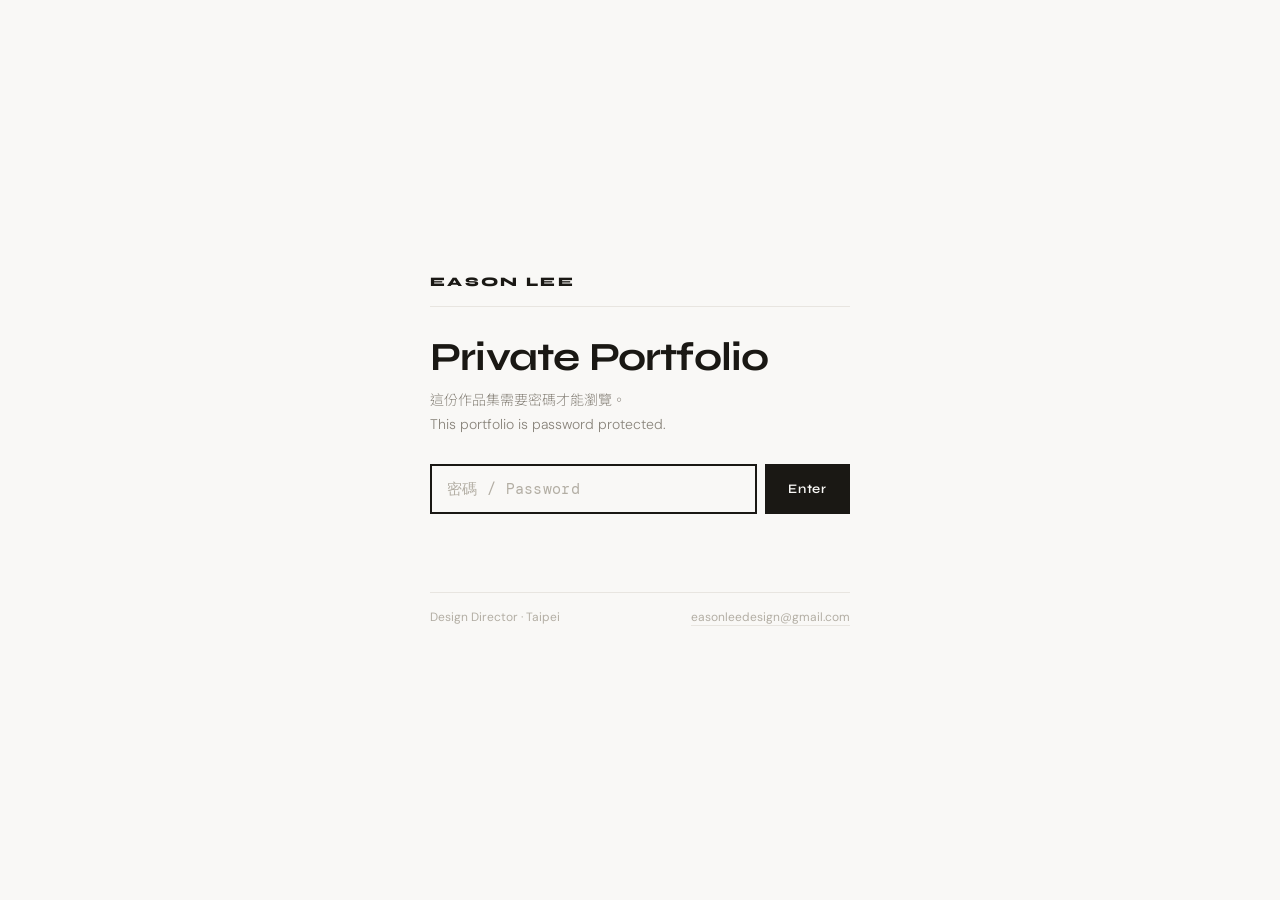
==== about.html @ f799cdbd "Add files via upload" ====
<!DOCTYPE html>
<html lang="zh-Hant" data-lang="zh">
<head>
<meta charset="utf-8">
<meta name="viewport" content="width=device-width,initial-scale=1">
<title>Eason Lee</title>
<meta name="robots" content="noindex,nofollow">
<meta name="theme-color" content="#f9f8f6">
<link rel="preconnect" href="https://fonts.googleapis.com">
<link rel="preconnect" href="https://fonts.gstatic.com" crossorigin>
<link href="https://fonts.googleapis.com/css2?family=Syne:wght@400;500;600;700;800&family=DM+Sans:opsz,wght@9..40,300;9..40,400;9..40,500&family=DM+Mono:wght@400&family=Noto+Sans+TC:wght@300;400;500;700&display=swap" rel="stylesheet">
<link rel="stylesheet" href="assets/css/main.css">
<link rel="icon" href="data:image/svg+xml,%3Csvg xmlns='http://www.w3.org/2000/svg' viewBox='0 0 32 32'%3E%3Crect width='32' height='32' fill='%231a1814'/%3E%3Ctext x='16' y='22' font-family='sans-serif' font-size='16' font-weight='700' fill='%23fff' text-anchor='middle'%3EE%3C/text%3E%3C/svg%3E">
<style>
html,body{background:#f9f8f6}
#pf-gate{position:fixed;inset:0;z-index:9999;display:flex;align-items:center;justify-content:center;
  padding:24px;background:#f9f8f6;color:#1a1814;opacity:0;transition:opacity .45s ease}
#pf-gate.on{opacity:1}
#pf-gate .box{width:100%;max-width:420px}
#pf-gate .mark{font-family:'Syne',sans-serif;font-weight:800;font-size:13px;letter-spacing:.18em;
  text-transform:uppercase;padding-bottom:16px;border-bottom:1px solid #e8e5e0}
#pf-gate h1{font-family:'Syne',sans-serif;font-weight:700;font-size:clamp(28px,5vw,40px);
  line-height:1.1;letter-spacing:-.02em;margin:28px 0 10px}
#pf-gate p{font-family:'DM Sans','Noto Sans TC',sans-serif;font-weight:300;font-size:14px;
  line-height:1.7;color:#8a857c;margin:0 0 28px}
#pf-form{display:flex;gap:8px;align-items:stretch}
#pf-pw{flex:1;min-width:0;font-family:'DM Mono','DM Sans',monospace;font-size:15px;letter-spacing:.06em;
  padding:14px 16px;color:#1a1814;background:transparent;border:1px solid #c8c4bc;border-radius:0;
  outline:none;transition:border-color .2s,box-shadow .2s;-webkit-appearance:none}
#pf-pw:focus{border-color:#1a1814;box-shadow:inset 0 0 0 1px #1a1814}
#pf-pw::placeholder{color:#b3aea4;letter-spacing:.02em}
#pf-go{font-family:'Syne',sans-serif;font-weight:600;font-size:13px;letter-spacing:.06em;
  padding:14px 22px;color:#f9f8f6;background:#1a1814;border:1px solid #1a1814;border-radius:0;
  cursor:pointer;transition:opacity .2s;white-space:nowrap}
#pf-go:hover{opacity:.82}
#pf-go[disabled]{opacity:.45;cursor:default}
#pf-msg{font-family:'DM Sans','Noto Sans TC',sans-serif;font-size:13px;line-height:1.6;
  margin-top:14px;min-height:20px;color:#8a857c;opacity:0;transition:opacity .2s}
#pf-msg.on{opacity:1}
#pf-msg.bad{color:#a3392c}
#pf-gate .foot{margin-top:44px;padding-top:16px;border-top:1px solid #e8e5e0;
  font-family:'DM Sans','Noto Sans TC',sans-serif;font-size:12px;color:#b3aea4;
  display:flex;justify-content:space-between;gap:12px;flex-wrap:wrap}
#pf-gate .foot a{color:inherit;text-decoration:none;border-bottom:1px solid #e8e5e0}
#pf-gate .foot a:hover{color:#1a1814}
</style>
</head>
<body>

<div id="pf-gate" hidden>
  <div class="box">
    <div class="mark">Eason Lee</div>
    <h1>Private Portfolio</h1>
    <p>這份作品集需要密碼才能瀏覽。<br>This portfolio is password protected.</p>
    <form id="pf-form" autocomplete="off">
      <input id="pf-pw" type="password" placeholder="密碼 / Password" autocomplete="current-password" autocapitalize="off" autocorrect="off" spellcheck="false" required>
      <button id="pf-go" type="submit">Enter</button>
    </form>
    <div id="pf-msg"></div>
    <div class="foot">
      <span>Design Director · Taipei</span>
      <a href="mailto:easonleedesign@gmail.com">easonleedesign@gmail.com</a>
    </div>
  </div>
</div>

<noscript>
  <div style="max-width:420px;margin:18vh auto;padding:24px;font-family:sans-serif;color:#1a1814">
    <b>需要開啟 JavaScript</b><br>This site requires JavaScript to unlock.
  </div>
</noscript>

<script id="pf-payload" type="application/json">{"b":"","i":250000,"s":"yKdyU9MaKCh0nt0OlnUnnQ==","v":"jYRlICYfESDuF8WboRdqmg==","c":"lz1MiUyHWHG1gUtaiatkn+jhuwHJbZ9Tge1HGL08tHOfv/bbEC68LWTKrd+iss72NX6d/JQ0epNq0tMy0sn6mgoYpSkwYGY+lEhxFAuRW8S+yt/Tpe7lIM+uWV+GwQvDw0C8pEdLAXwJYozaIaB2L+cqVYKAuxYG5hN6m+6l4K1PrxiE/wYZ8lvRiw3IXcMHRQ8BPB97jsd2H/jwm0xPrfj4DmlbIRwlLQNzzYnb17ywdTasqLDPyViQm29CT6IKE+X+2+rMiaxh+BS12/Xq8/1s5C5uxZVZ3xkqfh80sH20kqrvJrdBP8N6WBAA+oeLFUYZj4jz26lMrXZ2vT5aWLZQC7w6HeUQeu3Ep3Amwxe6WRW1I6PvLl9/BERoDIkB/lnh/[base64]/W6lp4AiLsxl8GgDttGK6kSwsWoGWE4L3W8oiK/P3WIQInEnFFBu4MOiVgW6ZpDTPGWgv17NfGrWLGB4r5tdZGKSzqd0PG4ZlT440dP9VMjDSvjEBLYHXo0ExJlF7pzrRec/R/qQEKiEUd7In2qVLWvNO3Fi4WVh31Pzug56Tw57NX3GyNJjgOwegLF6c7a2ubPPBLxxoOVivT9oslQEycUYJH8+b0ee6u4kIjMj/fDXz7ZSwOb44OdFfguG6FjgKYhvhX/pK9PEKRc7EtTBTXxAYWdkkEES6ib2T2Xs4/YUGxsIe6I2MO7g65KoNS79rtUO+wNcz+fr3syi6XBx9R93acqSDg1CsLbgkWY/8bwHz2ABn1c9uukZT13YzyinGGgeuvZi0rhbpKM20ZKi+Hp8xNVdbSbVO9pzRD/KVaeW76JH3xEbVnXhS8BqZ59gPUb6GNtECsEIKu2RWeqeXY72VXTxtLNG9tXwDmTh+Znlwyx9k3Hou1Y3U+j6qDtoYD0EGfndKLZqL4Iq3JMl4Rndifs2oqEcXHBN7DzUDHRxTje7DCtGl5X2N3cI5s/2Qyv3M9fPB+0uiqTZSGYxtZQSZgVc/[base64]/E8cJPOAx4jwbxnFMgZEYmVN6JRIHGSbENQZpnLd1+tVNf7C32fDDr3+wCZUgToY3Ie/w5yJ5xMSvka94J5LG1g/U+zpJri+aAB6IuEW2RrnTDZgsKKRkPhNMRjD2ru10CMrZPua1jVuVVENbsGc8MPBZe1aGSHvGx5HLj/FjaSHM0zz5GXSxuwFAbXPWR/URPfvvhnJ5fHt/6XGLq/EfD1bLbqBL/i25IUELumrXHRI1EnU2EaRdmtdFmfn4X0WNy9fpbtr1UM+34fO4fph/fRtJ0zJ4Akmt9UvRMBEx8rPi1J/HkkaZTOK2nZ2UtmQG5kPTFmXP4PCX0uOsM7aJcV9QUNesG88J3MUmngtxqXoGxeBq6ObS+8uj40c5jrD7kXyyzJV3yNOJlhaz69GX0TxoupvBPzlLTYLSkVnsSxlxxa+2qX6oBs/QsBGqIcZNtZXJg6BCgUUBRXavFEAhBhQvGBj2HmG+xy6Y5ca3n9tg0ZWxoI9mbxcgw/8glArR2MxXDVCtocBxB9ZRP+Jw/B5rEk1YZqUNy6b5tM7BmRXA2P5TECEfUymjbnudeLWLJvSMSTg3lveuqx1SFWILUGz9bdqQ6s5As2IjmGUQx6YNkUkQs/KlayzFclD/[base64]/M48qoGU/2olnLTA8VqVSMaKMR4L3dNhYWqmMEsR58+K5K1O6omgN2UB4nYTXI5gmehJvWvMcvMNu9meLBO2wmSxwhBbV9yiaFIdqQoXy4ERnGR57ICBBpAnNKCMw3QEZgVQlW9i7lbt+/7nGIzGQu7MhZQA9qMGon6OWdAlb0SJyyt6Yx44WJ81nX1yVsgSJFnWbryiaheqMVPH8tv5oD3YttTYOIFjnAOoc46w2a+/EfRM16qjT1hheh5LO3QuQ73XlvpdqGLwmTXpJGj43PRYvU6Cwlq6xm+g06VHA/llUi+nhTdU0XeEJ9z+A3EtWATUFpVM/vWCi7ogP4YkkH9RrL3KBjJy5m5GSeDR9gXcn8z7mu7jbVV4L8MiKvpCpdMeVqqu3I0sMn7SRQElFRavRTHKdRyZpQ2MPmFcV3CA340qr065WplKeHN3aIm19RMKzK6AZUbNKh3fLM1wLtZ3/HvhFzWwtHAqC6v5IreXtuYzoCHhGZ9PdNtJQ5j49cQz8jpvXd40QCRbQBiHNZqndUbMAHSp7FwxFVi0moeVvt2pc7XXCwvh0hJKngrmFr0yTzxMiKqtd/A6yxeeB5CFHiU8rXP5Fz9mDj8ulGsZ2jy/CGT10sWcCLNTMX3nzrYgTlKFasOcHoBJpdlHyayyiAQ/bSP6Xl9bIh65/j6KZsHtIR6cmx1MUdhvuDtNJ3DYKl1Q5ShcnNrO7LkA6L3uojv+MG+CRKhOEwA+Ixr4Dg/M0OlQ89L8JH1tCaSrfz/Nyj4dAFBttuuwsc9f1y6XEhZrz0SmHm6Ag78ThV1drefOGwDggITvlUjLAfB2wbgriqgY6gwOHXm/[base64]/U+YB5o4JiM95BQDm5hKrVEjwJhDmdpwntozeQ8WfQYUiLv3D7AoRzJr4oP+7vJDaxo5nNsGuvJahGp0mn0+rpebMzBN2+Njar9cljY/[base64]/p4EIRXP8kLnW6n5uc6qlSn7ORiN26EcLSAuJOyMK9KGWfbhJK293sCa4KJ3cmyxWa9yIYR+ET2yzkYcwcpFJtLwrkjf6aqZ0l1LdAiG0N1F27hwgy7x93Pq9t4jqP5WC61Yf+MhS0MlXUbb+si8CDQTKO4l5zllp/9HF3BIR++h60SWaC+/pDXEur4NIz7p21jVqHVk1XvpSpevj1U1ZjNo9cCVqMP8ugyhtBf/P4mHtcx4GyF9NnNcNYjoLzuwj0S4l+mUCBZakexQPAXmCogkQ8/[base64]/WQeyiDOie6mQlATx55Il9LYVZOGIyIOD0RYiWdnoTFk2jrCtBVlWqUlaTOUDLf12LO9iE0Qla4x2oRl9SD9jAeSx7aykMvH5v4K9sIlnfM/VDNDRkSubDSBcNrroTB9i2y9X1iNnmSPwJBK/iBrwKOSzu+F8T65M2mdsGepqapWwDN73gNrCvdVKCNnoH5cvobSXJRx8ns5AOCtD2kPdZKms27zM/TMiAkI+42T1miuDvQg8r2eW/v4QzaZm1wMIeGb5n9+E6KN4ZjBhRWAqAHMvLbcERbC5YseEv02PdJWshNESyadKAlio3G3d6tkFTVPKbFM2C7ZB8PKnPef0cch2/hY7UTMB5g5+UAyzBG3tXxpJm+Pq3k+WfSLvCpu7PbjVli8bqjPyBgi+6CJKu+HaMQGBLKbm3ZNQUaQ52fQEc1PKzWd2gi7jdpUiOVYxhOr3ccT+mBfUDdzUBP2iNXjw7XQR/IAaOh9oGwiqtwyYD8erOuFYL+fZTxvbDUI+jDhvXHlM3WX9LuHSxfnKlC4nRUZ8MfOMOPnEmrIEFhMgFFQoJDUebsZ/PA3EyCyKtXRk9tNEsc5Ffsus/KD/zXfp28KWNkPjDq6T+QSrrbJLtbWcNeXWnEQk+L6c0klCpQwrMVGjRZBzoKH1ivVPPwlnYcfahT/ER3JJe7MePO9HgeDCywEQl/2xglHSrJWICANhjyjWgU7B4LF6jesper3MYnauhuizKZ2If30mVWOvEGN/Ib+l4CKYqgYiVKDwFNCF9OCt8PQCEUi0JnHv5XWo8FT5VY9EEKyLUMpN3RtwPqOZMJkdlqDnAYkqkGuBTfWgAMN1FmSKHBM5Obo9ndJJbLJ/s0Wc1nvzXn8xAw9GVJRHOgLKPkuyY0hp8ZB5fuSh/[base64]/RecbxZaMZNZBsrhvsgEf3sznNTfdI0QnOS3/pFuQG8Blbu0LpDu/OJW1b1aeATHa93anHLGAfPJ4Cc8kgfPbad1CtFJfif53orZu4ket1Eh5XXp4Ph26cLVW5H2KhWb4vKJXFgi/vR/HssmENPJc1KtzoybWoiOxZkn31CgxJN3qZmcreTcuJWKnCO1tW/UOo7X76TsF2jhmAVmM0Bps25vO8nOSIVKX5yeY4eVgFbUKMFCqBKVhe0CB3MZPVh6wPEiSZ6k1QSnIIG933p3WKkp32YTQG+awB/Usy5pPusia53WhP0HdvKPqYXpqwBaikJ2Vw/waJ63xM0qBYDz62fdcNLOGriOttiTKjzwqF8RER9ecFE2VsKT4aMTDg8I78KWQsNlFnZxhfzFdX6FCPur9p4CrLDZurtwpQb+SAN5kfViWtv967zZDfFZEMKmOcCNV4o3NKIti1Bq4AMgwrf3Ta1WIallb7hKLGCpeCGXwLZeKhPylUqg13gNNSX/x2b2egWa6rwGxtjeoO4sUKUN1hEYvcwBMJZzLYJ+kjyZ8AAZCIJurdGXc+Z+lIcCAFxQIORsbPl8qVxjKbECbUBgZAxthJraigFDXFSdvNyiJqH0HwwrMQOdWHrhIW4iXSAR5DS5lJkx/1q6CSnRZ9mHUDJYS9TIVyAsMP+6RmG2NoExc2E1IR2+4oba8UlKccebB+xpziFwAdVlpRvsqpBZcE+koffFsQ8JGh07D53HRfC7oQEGWaXu3uPmTdiHtswQOqRG9dfREe7KbO/hB0RtWDQiJV6LPTvA0Mi5+EAwyj11bH5v+g4I0L9SoROB+ZOk+u7NFZgMixr3+Ncoy9nrABmD5ePWqvPF/uBJmUhLX+BKKS5Hb4exs16nBdgnMrshcossGTbAMD2mCD02nXKzcOM6p4HANDfOVAm1yKhhRchuoEkJRXmwe00O9SYhUFDmwFqK0nE0gFHzqgbrdI/r1p4vqtwzOIJARxknSC2nwBCW6z86E9WtQwyjP60zoOk3tXZn8W547yzl17IsY0FghSvyvCxhJT3LdQ+H9tJw9/4BU+Te+OTCML/BklZ5QgZwBhfHnn2R4WVazF5eH2Ud3C2deXB0e5PmNbsSlIKY/J4Y2DsNEWprKBx5UtR95iD3t8ezEvrq+zV73u7GPv/N8WREyZsZc8n0i/l30+d3zRaGG+s53LSpZeD9d9ARQz7f/vk6xf1yC0lsaLfzmRinP73RbsFPUpt/rtDVItc2wH4Fc0m8eqbICe6oa83sRRyeiN9j1pqHzS/w8mulul3cfhYAjxN3JwhhJ9/H+S35JO/Pp8ZxherQwWXfp7qDYkVc8XqImA+hGFC9T+Es1CWDCIj/peUzSHdDMBGb2P4SACfFVtmrwk+Jpyp8Y9NlkN8az+bHiApt38vsZSfxx9LFqzs9okkk7bG3vged6w5v3NasTo+6u+Rf/NSBAgQK/L7W6Szr9yo+K2+jVloJ8PJ+Gog/uT9ehazxwKwyqyrHKuZguigRLOBLmsl5+FahcJMpsfoiaRWEz5onZymUvLSm7IrY139e3bos3pcjAPfeXudEXwjwGEIFcoEraSfG95+9cWqU2Zsy22oeYR334/RL+fKHheVjeWYPBzpQljoYqY16x055vY0aK/sIbGw4zT5+/J7eUShd9LkAOIlhd0zzey+v48nB8hbs81djSDzCxsjrqtCGqSn2UU+BvF+Opa9I4y9QJQqFdFodwoPpghb3EfDF3UZ67OjYffiskOH4Ggu1A/SfhGhBixoZ4pcWkiIdkhyq6IXG0vncanlLvvHpi9T7nPEA9azD7ugHzouTfXw9o7AY9sGxtCuaz5pS7yvDmt8ztFJzoVtES1Sw1Yu7c3mbrqU0hkkzgh9RJ/v2QgkqD49gcYIhDWcPuQ7WbWfvbdrFfYoTmSNTB3mC7gPzbsaVdZKImFFsq2CpPOztY7u+Q77j4fcLg/jAovOqoaaeQyYxlzxqPyS7wD7k8ZhaN3NSy80mWgShlazS6RTI50VrXmpO7y/alH5NOFem6LdMdybX/TFrn83lBXr3IP3Hzh3ejeCKUabq1sQNx09n04Bacm8+WMI8FCDUF+O87rLbuebznVzfjLxNxmKzlnu+k37klTOoD6pWY/NQ/kerTfR+Cq8yadz9As9yQ2P2pRnvcDlGw5rHEN6FovIYmCsyClOrs+Eiboaospac7sUSmLyU5SlEy2O7TgSoZezID2V6o8Cor0NtiW3M6P4xyXuqTm3+M5vdgzqfImfPN9qW2I+UYrX/lEBtXo5ZWl+DBVpfKOhW0rXQGjkA/5N4/xCeUqFfqvDq38Qrrbna85jU83F3ZrYccxtFE33KUk9hBgz1qXVQskAbHdC+j986jWV1UijM4bgexSn2WrH5y2YvGhivdYuITEvUrXhOggo5Z2wb0fln1/1RFWGMroW26p1kYsw2VTJSHfQWgjg0PjNmOyzuYHp6T7U+v//LSPtjlhYnJQasgqGoYk4mvn16udJXn/7XyXtDVHG7d1iU8GdtKuTHxthqR7VKXQUwUhfPLP4FF8Ppula1E/ccWAk2thm/Yj0kRTkdfCbExTJq9QP8oXS3XivVggGfOf64Y2b3VDbxVq/Y0BIBVdh7rTSZjnFWEK0qXCA+vmDwPWMfyysvi9H40gauK0tzXxZ5bm75jOTUWw4ca38LGEItz19wN1p4lWShHQVApSvgs1iFF+OpG3sbdi35Y7gAPSBIZXrbRtipagugcY5GY6/pwVzWJM/IwdEPNoYmeLuKQ3e+UE3BONEOLbdtRArFF20DXQ9inRaQEezN4l3Ki5AHBudD1OKgTnYCyg2FGe2P9YZlzeKcS1+qtxqYdsXV1K2W7eA6QMtn3TFlvJopU0hcjFo6PIlxfTaQvVAh52dAIxaJac8RkWtUgXFU83PwyY4dYERu3mJ6xg4/+qmzpv+zTiRcO/TOUMtVIBygbnXMYUG8/L5uprEXjoxKF1/Vjh/DIA985guT76ceqveM6LZxbvxMTa/gZev8u6i/xUv2EEsx4h34lLtF40GcESWUgrcrmyNfHP5vGkYCtlwoeUsq2UTiGo5eNOX1gAmIExHapaPuyGBsp+cKG/0kld+b/tT2nddboIbO7vizdcl5UWGlYXJNcIsPVuynRxPR7M4blZzMuiZWUGrCg53e9PdjhLMxhZozY/1Ixonyqr8IqcNdglSHkf9KxHRQDqiFqLa7F/3zgcwjD2ODn0HydWKY1gNBvqqZMIyBxBMwGJn8ERpk6kSzrVdxeeif6vJNtnYpj/9grlytYP8SglctDYr1NMjHRvkhMWDi1Y+Gg+BmnAOVbFJ9cjF1a90BF3RPoJGXtF+BNb5elAtmKMWdx5X6J95hUIQ+tjnDILaxp1ngjS7FLIR+Yo5Gbpm6lW88kc1dSLs2PqWdP0Zo7KzAaOrM7qaygYfvwOHAGaTVCQgWUyaHgkP7UGm2FtqY/fhsXknf8eJbNHFSssO5+zJkXZdXIGJsgYxYWrRvqwrMe63q7RoNZKc6TyF2/qmthxopgOdehZ2iYrphbn7tDZ+3mX4Bo3r+KE4VuoBVe4wF47j1nqi6YB0TEZyNXaUI3yZM9XvVvx6+UBxTcnL/TNTWL2/cLVOzFCULJGqR5Vd4P7w9ogYzvQukGXCHsQPs7Bh3fNFjQyYIXtKjzUEPTq/gcViAqVnCYddZroPkIVikNW5LDhrHe4/2YhD+a3/7axEcfXFlK3dxOH0KPGUt/FKHrGvGSd2cj8h88ulBWonDZkQXQ/CcVqMaPP3Nr3Jq1Sfeyg3nIOmaRz0EcZR0K7qZMPrCRulU3E2mPg4+8Wqy0oCoP5dWfcQEVtNNdgQL1Yfs4ESXz83QDtAJbEq7eTes6QfxNQAFdVBybjzvFxmXSOO8PQR5FiX3J0T0H70wgI0dFbb9F9rPafvb0WqAU8cCfUOc8DqJeBeK1dCCMe4xUdQ/YdNr/ehafTEqJOi7/u5mHIOa1lI82dvd75Wo0VFWiXLG+a3ajWfqaFokqzxxmKCXFB389fXDuvQK+uIjhP6szgtaOBsyH9ZOXMPdt5AfmiJXXFAnxgTgxHm2h0rnQycfP/iZgXqZ0icCID24103xONyow63I7XM6Y6d/QXfqHM0qgF5uOtocSMacJ6kFffzkBMVGLW9f+LCRWKCAjG1I6K5BSvT+AcOoMAHNEiH5xLk7qIR9U+j0u3ODq7EHj+4hdIlmE+eP3c/w/0zROR9Teh6mz52zvIzyHvT1nz2QXxQbIOWRiG7tosdX67N8+ZOoC/cgS5SHCgFbhHApS2ZACMoGoFAH7CU/vminY31UPkya4N3jv6rFBoxRm0OxunSmk/9H8hkN8z+LbUiyWWh93ZWiVl3Yy5/[base64]/GyuLryFhLj4GZPmdoqcXRybvU40QYqj92rXaEGTFnOGUo/hv2BSKnyFdtiAd0HbK6mXcFrdDU49YIILt+0pWdKmJ5s04WnB4H8EuSMv/GEj57VQ/1B9RdG/GRw5hXNIMJ+caD6ri/wWp/s7BJbNUFZ93BXzwXqx5cAeN8s2uIjzaQW/uNj9RsJdSnr+TCEiiLozTH+n9jIW268Bw29btPA67JbpK2ONdKPDR/L3A0KD5j6iUZ0mitHpmKu6lLZEL6dIBa8vEdxOjiwBGxwxH29J6rRkH/N+GSe/Q0KzokbiaaYShD6DPgN7n6x1lS18nUxWjHaotPAHvwz+zcPCtsMmaEJFKL93iYtRkgmyyo+gw66I3aNm725FxiAKSeLcXDVugTZYD06821SlLwBBZvodfjdOySgso46QR5grqQIadSDsOwEL2Et+TvA8sW8p0gfG+C3hsIH30kWE/[base64]/o9lYhSfVACNlpy7+9wXREiSXR7qbtCQEA6q7ElekNtRKPuL1UnmvFvCyY6AXuXKOFerPtpaVfe5xNQ140t40s25n8gHN2QLyZmuNMHVksvJPn4FtXKMp/R0iVdJHr6xY2tGFzAurQwUEjJd09tRvkW/AKPy2y9nu4lOdz1q0GewSJwQ9vEESlijroFIOG9YHLM/TQDNg71KGjbqpkq+y3i8abuFph6w2ywMmvTPyVFJUp/SviafRr6J5YovTm3wOmlzYW/w/i5wUW8EGZf57wR1Ivu14kC/bP+GA/QUZJGw01dTWn9LlNX3DKhKCJlaMziv9DhhmbVgA8UgRh67SYFOhYMZBdcTbG3ictp2qWHJBhAZeCjUMdZVbHgDNg7nW5Q0s7ijR/twno//x/wTm9yBm8YqVuqV9q+Zh43BuLvlmtn+YAfJjvGfC/WhDXmBkFATcGqfEXKmxEWdZ7rTl3C5CHu7ViRbhLzwvnjTabbm0utNXrMQ+fIaaZcnqCGhuT8lkhlH8hNrJC6ek31cWnsn7Kn77ppFE4J7Bs1qx+t0zIt9Bh8uo/qwMhlKky0azVQ3Il9m6Co5ws8FftcoMmfGWfOEIoTNrDXgd7HPXCWXCKdUdNy8/12fD1k8KdumiXjeMQFFj00vvNRiXE4dBPxCLLC+bZoAku5rwl1Xazh/6+mW4KpiuwFTwV3VFmGA7m5Z1cX4zTYTYCGtQoNgaoAOdfFrJPB8ficG1eUZBJaT1sOpG49+W0AvU19QmJVtoz/DsJiQicIzI7lnFAdUQBitey/UfJKe+AzuRz7HCa8jeBzXeSo0oWUeaLD9gZ1R4+7C+zYwtEfESlqLxa2Yt3UasiKiBb6pltFRlsPrL3JOWKk4DqFVUUC2dfLeG/r/nOGlkt4fteL6tyVS+gibyJ6d/1ZwQFjzLC2t9RcUTSQUqV3oIwHKNKZB6ew9xF5TEh25Y35tnsuJWkLrrZR5wPKug/4gBoFaYz900NAQWYI9K1CjncaJn0iBm5yCaa3GNKTLLb8TOQUW9sC9W9Xwm05yfEdAJ39EtbgBK9SCaItR0g/+gJjNXEIeBa53YapWKzscWHMR+xao88rk1kqnDkQoMkgbHodnko7i5eFh9FZRGm5KCpaUsEdFjMfZQ5a4SjfNy0F7feVG7X95SCEJgSkfQHgXw5iduYhM8MzWZxTiPqtOUsXgJo8Am2loGdjC5KvBrBWoPLcx8sgc0rxiFMp2yrIvWslvBM21KgHg3QqrH/axA8iTaosJe+wn3kpdtAtUY1g3Ups5T0QdURC+p0jJyKBxyQVWaq1UC77MKgg6kVdb0XXk6ULNTR1FyV2v/GOMxMFe3BR5kGaunnkolHiRu8l4CbszvsSBEYMuj2wyTrlhNt1Uufj9lepTYqMDENuiRkVNAlBaSIG4ERTI+l3RNVzqhv22C93Get707nRnhEX9H7uXiaoACOk3FB/nGjSOXmZEkroih8wzD9F3w3mm+IM/agFcv5yTVmK65Dn6LGFpnxyVbLncprF72qNdGGsyChJRcbjXg9+JI7DBpL/P3RxLmDE1HLIWFXgSDoEElqWoua35A5y9wwXPVowiCvYfK/t4YhZR3gWdwAF09XngpFEBaCwucgMWtl9TRsONbZLbhQpOvHs1JizD/v7vkLMZzH545iM7Czl+e54QGa3VWJt6HArvcvz9luRFJ5Ylw7SZ5qxrPHYvMCaeFTBYSYssnGrT6TKFOlvIOeomVRmmGJc8kadgSI4k4HrRcryJYMzBm5+BH3TX4dvei7/[base64]/xPd9gUPnYVQ6c2O49srb3F1lVGm22hT5+WMSxliO9a8cLc1GOvraOhvYfNzA29m6HASrLIb6SdlWSdFWddZadV9X6jxHoAF5ccJ4VaHVvAiXQv3T6R+/nztkvQOCf0PVHFZXicvxCG9DdW7FvY8FigKPejTJeaZzeS5ZyRyTPFUQbbP9RmJLyiNU24Dn35C3B3ksz3IYJoEvOsSdEFyfKFVlTu7R1P7jwgHCjWd0B+4lZM/jB38/Q6AC9/xCTKFRvkkWT/q1LGbBsK1ui7Hku3mgKh3tJTOT3c6E4d4ccqVh5zVp4VyVH6GPuqMPVc1qFL0lZ0sMs2h4Yk25FgIVCcy9BkPo+8pSb2evoZ+6iRHKilmAJw4ysZ4K8YjGJ6E6mfhQZoqwaiMoMe6HcS89lbF3DziK2XEg//pfwfu1k0EokhbHl/typyM+LfXaOXeNF+mdASnIPks8rUSD5/JRWUvpVsVU7y6iPzESOlJXEP2GJx3FcVpAg6rkEe3ensuUy7KcD+Vhll3qs/kXzN89MJHntD0TN8Jv80o6VU1JE0v0GNxd9s9bnbeS87+429Nu8fQHTZjvAtlUCRsK8vLwz+aZHKOGMeXdVRKSf6dOrSZ7yhc4LQNRudVwZNUSgEd0EHTH9TrmCJSImJViupsf1XohzlXwrhu6t6eyWDlEK5gbVAG/3qiROLl97vbYCnh/QXspmP2uibZxcBwd4mc9QBbyOkraOcCQAjeycb00bjMyr2ZwYfPAnm8eB8PU2ARFln8WV17NIKhydvwbMMqkKRK+pq+fYzriSMDzzOWUD9sz/Iy5IliWId0ii0fGarlRUNfBjK8Nqecdoa0wXHQD3a+67mxcXrc85mauHQH4yGUjc6XNgZ4jccMN+YT7AtyjEqFCfbKDyjoz78RaVx9xnRJyssSX2PYf9aCPinjEaEYdgLQHf5j/[base64]/9zdO7nbJnto6B0FVUYMMMa+lm86DshQwQ0M2KJbZKvyM1tqoyw/qSNTyJOLQ36XcpGxNjSz/tjqblbFmaDTJoXTQDUW6O5vZfRERwmtD+4G0g+IImgunhZNhp1t7iD5mROrvQrW+lBHFdv+psiGVx6T+KYjwsBg/0VTQdbpIV/rlGb18McbJLJoK0ieiUPmpe07ws7eTn6lj6J75HVVILFkR2eIsGcZ5/eMGTzXcSDWVypeyUt9emHMp3gU424LF8K8r7ce/ESH2nV84/rQkTmTBvMNyrNGtNHL/cfSBa7HLtcd7u+sIfgTxT4h5TW0IK+bH3gEupMl1TS9g4vpscHbK51UsgAPMxnhqxFJpwNUTdHW9fpMWAWyqz8+f63bQJuKtRI9gkWuGCxYI1BSc+MPt9ACDPdC82rJEE/DasenyMM2sXSU8LYeYvAqx4jNsHihx0gn/E+6NAQ2dAp7ZswMrGHKaEfWb5yZP7ddAWa9doR2eh1kl5oAVzJHG+llIQxkem0hdmNNRPOIldZtD3W2hDpqZs5z0aNTfgUGSB9r8amesJ9Iom+VYMvyntCPlZW87wsi/pHMhN/PZZQi/LtdRYrzrH2SLRkg5V6XVYm/QBzIsBjWYEB5ixM/[base64]/e2pjK8gtdwwdCyhWGS65O56j7OLQ0CWkb2x0YIaULgZgJB01Lu5LAvxQxgALVSVGdHRihe3DG8trgHSaEJ/ZO9S7UGYtW+lVDusSYUmidEuBef2qT/sRO9gNSnrfMh0ycfHeNq/HlfSLfj3PZSbLL6kzYiEF6fZVcuoM3upGEWVOfDPOzEiq0yaXxkgmmeyMeGXPQU2hquRQozlKYjwocvDXMfcBRykyDyQJUb2kfLUev2GXcRet8/n9T09Nd/PNBvV1ZpNtv+h8R/nlUMMLaBo4rSsLhnqE7Nh8+bzEFWao9c49eYSdtDQlGuQkpbQXM9KlDwMqtWbAoSbtxM0APWWxQKSoxGOPrIdmKhEO63j756844uH4VmUts0RI2jSKL17LmPWZI/GSL+xvQA7J+99oHySRHi0YuHKL5D2VpTR3SQFEHrwm/n4f49YYUbdJkWlv2eQyFqF0L+uDWs/hacmBVzOBYd4hLktJ1CSk1A77nefAXjNR3LoJwWtvvVJ+1ZqDhxT+/8T/sEQDyvrAaYylLCwNYT08gBMHlj/vvTWmUzdhZuuv9RVgucdCQrr89GwhynbDZDM1c8ijl9W9v6P13Do7lFABpsVFvVnzuqR+yhV5tV9+cHuZzhbi7qeoRfu/5T8hjY3kmKLwbGB8jGVtS6hhvzW7MyLLFE9M3/iJF8hImS60zMB8A9Fa+16+JVoB6zsiv+2d2sQsBV/l4Fwf9/94FGxEVOpakqoxsr/57iLSG7Sr7caeRdiz1","m":"sB0Qa3pNPftfugbSpl4SqVtfMjpH/1BZjVBqBmIXric="}</script>
<script>
(function () {
  'use strict';
  var P = JSON.parse(document.getElementById('pf-payload').textContent);
  var SKEY = 'pf-unlock-key';
  var gate = document.getElementById('pf-gate');
  var form = document.getElementById('pf-form');
  var pw = document.getElementById('pf-pw');
  var go = document.getElementById('pf-go');
  var msg = document.getElementById('pf-msg');

  function bin(b64) {
    var s = atob(b64), a = new Uint8Array(s.length);
    for (var i = 0; i < s.length; i++) a[i] = s.charCodeAt(i);
    return a;
  }
  function b64(u8) {
    var s = '', C = 0x8000;
    for (var i = 0; i < u8.length; i += C) s += String.fromCharCode.apply(null, u8.subarray(i, i + C));
    return btoa(s);
  }
  function say(text, bad) {
    msg.textContent = text;
    msg.className = 'on' + (bad ? ' bad' : '');
  }
  function show(text, bad) {
    gate.hidden = false;
    requestAnimationFrame(function () { gate.classList.add('on'); });
    if (text) say(text, bad);
    setTimeout(function () { pw.focus(); }, 60);
  }

  if (!window.crypto || !window.crypto.subtle) {
    show('這個瀏覽器（或 http:// 連線）不支援解密，請改用 https:// 開啟。', true);
    return;
  }

  function derive(pass) {
    return crypto.subtle
      .importKey('raw', new TextEncoder().encode(pass), 'PBKDF2', false, ['deriveBits'])
      .then(function (k) {
        return crypto.subtle.deriveBits(
          { name: 'PBKDF2', salt: bin(P.s), iterations: P.i, hash: 'SHA-256' }, k, 512);
      })
      .then(function (bits) { return new Uint8Array(bits); });
  }

  function unlock(master) {
    var iv = bin(P.v), ct = bin(P.c), mac = bin(P.m);
    var signed = new Uint8Array(iv.length + ct.length);
    signed.set(iv, 0); signed.set(ct, iv.length);
    return crypto.subtle
      .importKey('raw', master.subarray(32, 64), { name: 'HMAC', hash: 'SHA-256' }, false, ['verify'])
      .then(function (hk) { return crypto.subtle.verify('HMAC', hk, mac, signed); })
      .then(function (ok) {
        if (!ok) throw new Error('auth');
        return crypto.subtle.importKey('raw', master.subarray(0, 32), { name: 'AES-CBC' }, false, ['decrypt']);
      })
      .then(function (ak) { return crypto.subtle.decrypt({ name: 'AES-CBC', iv: iv }, ak, ct); })
      .then(function (buf) { return JSON.parse(new TextDecoder().decode(buf)); });
  }

  function render(doc) {
    var root = document.documentElement;
    document.title = doc.t;
    root.setAttribute('lang', doc.l);
    root.setAttribute('data-lang', doc.d);
    document.body.innerHTML = doc.h;
    var s = document.createElement('script');
    s.src = P.b + 'assets/js/main.js';
    s.onload = function () {
      if (!location.hash) return;
      var t = null;
      try { t = document.querySelector(location.hash); } catch (e) {}
      if (t) t.scrollIntoView();
    };
    document.body.appendChild(s);
  }

  var saved = null;
  try { saved = sessionStorage.getItem(SKEY); } catch (e) {}

  if (saved) {
    unlock(bin(saved)).then(render).catch(function () {
      try { sessionStorage.removeItem(SKEY); } catch (e) {}
      show();
    });
  } else {
    show();
  }

  form.addEventListener('submit', function (e) {
    e.preventDefault();
    if (go.disabled) return;
    go.disabled = true;
    say('解密中… / Unlocking…', false);
    derive(pw.value)
      .then(function (master) {
        return unlock(master).then(function (doc) {
          try { sessionStorage.setItem(SKEY, b64(master)); } catch (e) {}
          render(doc);
        });
      })
      .catch(function () {
        go.disabled = false;
        say('密碼不正確 / Incorrect password', true);
        pw.select();
      });
  });
})();
</script>
</body>
</html>
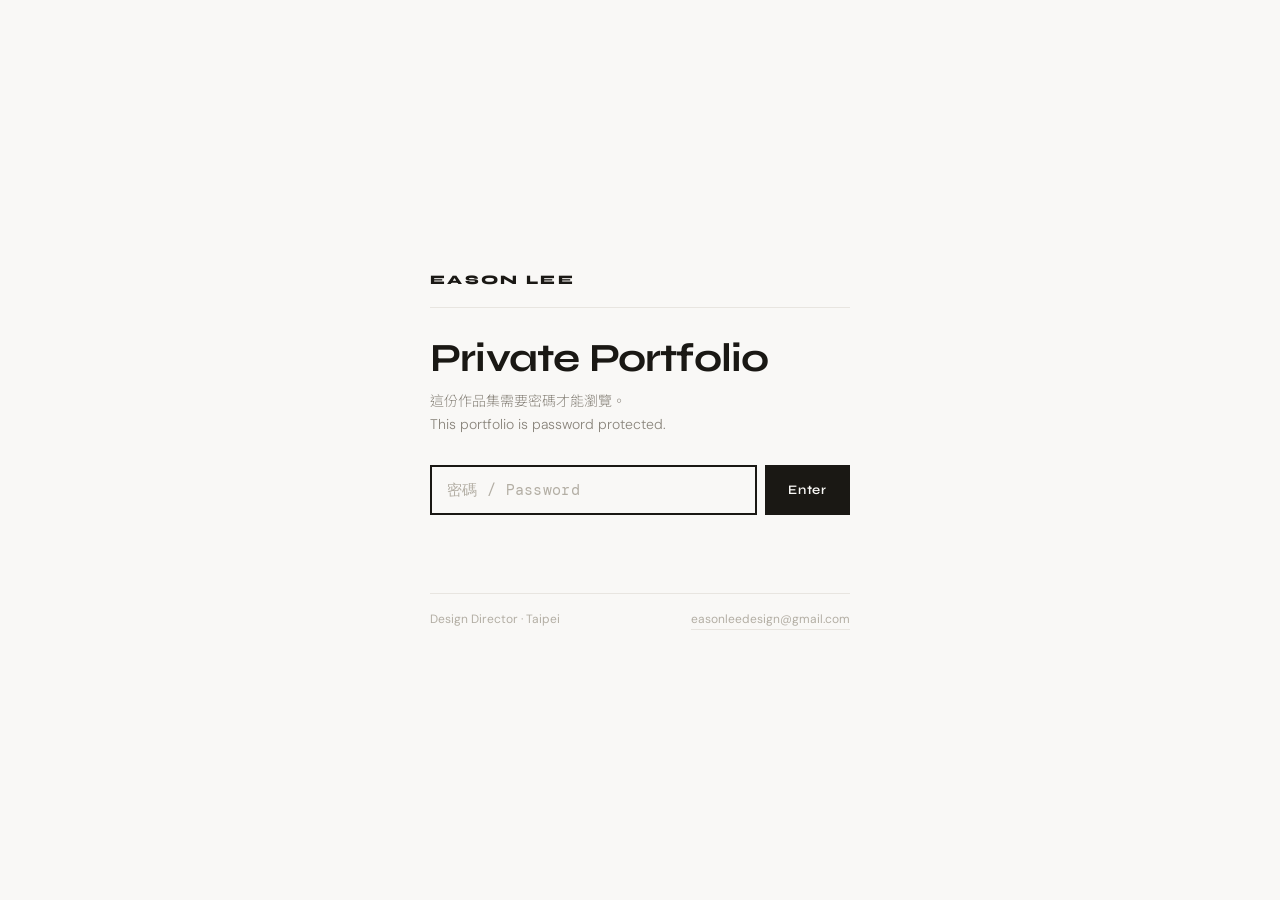
==== commit c65dcaa0: "update files" ====
--- a/about.html
+++ b/about.html
@@ -70,7 +70,7 @@
   </div>
 </noscript>
 
-<script id="pf-payload" type="application/json">{"b":"","i":250000,"s":"yKdyU9MaKCh0nt0OlnUnnQ==","v":"jYRlICYfESDuF8WboRdqmg==","c":"lz1MiUyHWHG1gUtaiatkn+jhuwHJbZ9Tge1HGL08tHOfv/bbEC68LWTKrd+iss72NX6d/JQ0epNq0tMy0sn6mgoYpSkwYGY+lEhxFAuRW8S+yt/Tpe7lIM+uWV+GwQvDw0C8pEdLAXwJYozaIaB2L+cqVYKAuxYG5hN6m+6l4K1PrxiE/wYZ8lvRiw3IXcMHRQ8BPB97jsd2H/jwm0xPrfj4DmlbIRwlLQNzzYnb17ywdTasqLDPyViQm29CT6IKE+X+2+rMiaxh+BS12/Xq8/1s5C5uxZVZ3xkqfh80sH20kqrvJrdBP8N6WBAA+oeLFUYZj4jz26lMrXZ2vT5aWLZQC7w6HeUQeu3Ep3Amwxe6WRW1I6PvLl9/BERoDIkB/lnh/[base64]/W6lp4AiLsxl8GgDttGK6kSwsWoGWE4L3W8oiK/P3WIQInEnFFBu4MOiVgW6ZpDTPGWgv17NfGrWLGB4r5tdZGKSzqd0PG4ZlT440dP9VMjDSvjEBLYHXo0ExJlF7pzrRec/R/qQEKiEUd7In2qVLWvNO3Fi4WVh31Pzug56Tw57NX3GyNJjgOwegLF6c7a2ubPPBLxxoOVivT9oslQEycUYJH8+b0ee6u4kIjMj/fDXz7ZSwOb44OdFfguG6FjgKYhvhX/pK9PEKRc7EtTBTXxAYWdkkEES6ib2T2Xs4/YUGxsIe6I2MO7g65KoNS79rtUO+wNcz+fr3syi6XBx9R93acqSDg1CsLbgkWY/8bwHz2ABn1c9uukZT13YzyinGGgeuvZi0rhbpKM20ZKi+Hp8xNVdbSbVO9pzRD/KVaeW76JH3xEbVnXhS8BqZ59gPUb6GNtECsEIKu2RWeqeXY72VXTxtLNG9tXwDmTh+Znlwyx9k3Hou1Y3U+j6qDtoYD0EGfndKLZqL4Iq3JMl4Rndifs2oqEcXHBN7DzUDHRxTje7DCtGl5X2N3cI5s/2Qyv3M9fPB+0uiqTZSGYxtZQSZgVc/[base64]/E8cJPOAx4jwbxnFMgZEYmVN6JRIHGSbENQZpnLd1+tVNf7C32fDDr3+wCZUgToY3Ie/w5yJ5xMSvka94J5LG1g/U+zpJri+aAB6IuEW2RrnTDZgsKKRkPhNMRjD2ru10CMrZPua1jVuVVENbsGc8MPBZe1aGSHvGx5HLj/FjaSHM0zz5GXSxuwFAbXPWR/URPfvvhnJ5fHt/6XGLq/EfD1bLbqBL/i25IUELumrXHRI1EnU2EaRdmtdFmfn4X0WNy9fpbtr1UM+34fO4fph/fRtJ0zJ4Akmt9UvRMBEx8rPi1J/HkkaZTOK2nZ2UtmQG5kPTFmXP4PCX0uOsM7aJcV9QUNesG88J3MUmngtxqXoGxeBq6ObS+8uj40c5jrD7kXyyzJV3yNOJlhaz69GX0TxoupvBPzlLTYLSkVnsSxlxxa+2qX6oBs/QsBGqIcZNtZXJg6BCgUUBRXavFEAhBhQvGBj2HmG+xy6Y5ca3n9tg0ZWxoI9mbxcgw/8glArR2MxXDVCtocBxB9ZRP+Jw/B5rEk1YZqUNy6b5tM7BmRXA2P5TECEfUymjbnudeLWLJvSMSTg3lveuqx1SFWILUGz9bdqQ6s5As2IjmGUQx6YNkUkQs/KlayzFclD/[base64]/M48qoGU/2olnLTA8VqVSMaKMR4L3dNhYWqmMEsR58+K5K1O6omgN2UB4nYTXI5gmehJvWvMcvMNu9meLBO2wmSxwhBbV9yiaFIdqQoXy4ERnGR57ICBBpAnNKCMw3QEZgVQlW9i7lbt+/7nGIzGQu7MhZQA9qMGon6OWdAlb0SJyyt6Yx44WJ81nX1yVsgSJFnWbryiaheqMVPH8tv5oD3YttTYOIFjnAOoc46w2a+/EfRM16qjT1hheh5LO3QuQ73XlvpdqGLwmTXpJGj43PRYvU6Cwlq6xm+g06VHA/llUi+nhTdU0XeEJ9z+A3EtWATUFpVM/vWCi7ogP4YkkH9RrL3KBjJy5m5GSeDR9gXcn8z7mu7jbVV4L8MiKvpCpdMeVqqu3I0sMn7SRQElFRavRTHKdRyZpQ2MPmFcV3CA340qr065WplKeHN3aIm19RMKzK6AZUbNKh3fLM1wLtZ3/HvhFzWwtHAqC6v5IreXtuYzoCHhGZ9PdNtJQ5j49cQz8jpvXd40QCRbQBiHNZqndUbMAHSp7FwxFVi0moeVvt2pc7XXCwvh0hJKngrmFr0yTzxMiKqtd/A6yxeeB5CFHiU8rXP5Fz9mDj8ulGsZ2jy/CGT10sWcCLNTMX3nzrYgTlKFasOcHoBJpdlHyayyiAQ/bSP6Xl9bIh65/j6KZsHtIR6cmx1MUdhvuDtNJ3DYKl1Q5ShcnNrO7LkA6L3uojv+MG+CRKhOEwA+Ixr4Dg/M0OlQ89L8JH1tCaSrfz/Nyj4dAFBttuuwsc9f1y6XEhZrz0SmHm6Ag78ThV1drefOGwDggITvlUjLAfB2wbgriqgY6gwOHXm/[base64]/U+YB5o4JiM95BQDm5hKrVEjwJhDmdpwntozeQ8WfQYUiLv3D7AoRzJr4oP+7vJDaxo5nNsGuvJahGp0mn0+rpebMzBN2+Njar9cljY/[base64]/p4EIRXP8kLnW6n5uc6qlSn7ORiN26EcLSAuJOyMK9KGWfbhJK293sCa4KJ3cmyxWa9yIYR+ET2yzkYcwcpFJtLwrkjf6aqZ0l1LdAiG0N1F27hwgy7x93Pq9t4jqP5WC61Yf+MhS0MlXUbb+si8CDQTKO4l5zllp/9HF3BIR++h60SWaC+/pDXEur4NIz7p21jVqHVk1XvpSpevj1U1ZjNo9cCVqMP8ugyhtBf/P4mHtcx4GyF9NnNcNYjoLzuwj0S4l+mUCBZakexQPAXmCogkQ8/[base64]/WQeyiDOie6mQlATx55Il9LYVZOGIyIOD0RYiWdnoTFk2jrCtBVlWqUlaTOUDLf12LO9iE0Qla4x2oRl9SD9jAeSx7aykMvH5v4K9sIlnfM/VDNDRkSubDSBcNrroTB9i2y9X1iNnmSPwJBK/iBrwKOSzu+F8T65M2mdsGepqapWwDN73gNrCvdVKCNnoH5cvobSXJRx8ns5AOCtD2kPdZKms27zM/TMiAkI+42T1miuDvQg8r2eW/v4QzaZm1wMIeGb5n9+E6KN4ZjBhRWAqAHMvLbcERbC5YseEv02PdJWshNESyadKAlio3G3d6tkFTVPKbFM2C7ZB8PKnPef0cch2/hY7UTMB5g5+UAyzBG3tXxpJm+Pq3k+WfSLvCpu7PbjVli8bqjPyBgi+6CJKu+HaMQGBLKbm3ZNQUaQ52fQEc1PKzWd2gi7jdpUiOVYxhOr3ccT+mBfUDdzUBP2iNXjw7XQR/IAaOh9oGwiqtwyYD8erOuFYL+fZTxvbDUI+jDhvXHlM3WX9LuHSxfnKlC4nRUZ8MfOMOPnEmrIEFhMgFFQoJDUebsZ/PA3EyCyKtXRk9tNEsc5Ffsus/KD/zXfp28KWNkPjDq6T+QSrrbJLtbWcNeXWnEQk+L6c0klCpQwrMVGjRZBzoKH1ivVPPwlnYcfahT/ER3JJe7MePO9HgeDCywEQl/2xglHSrJWICANhjyjWgU7B4LF6jesper3MYnauhuizKZ2If30mVWOvEGN/Ib+l4CKYqgYiVKDwFNCF9OCt8PQCEUi0JnHv5XWo8FT5VY9EEKyLUMpN3RtwPqOZMJkdlqDnAYkqkGuBTfWgAMN1FmSKHBM5Obo9ndJJbLJ/s0Wc1nvzXn8xAw9GVJRHOgLKPkuyY0hp8ZB5fuSh/[base64]/RecbxZaMZNZBsrhvsgEf3sznNTfdI0QnOS3/pFuQG8Blbu0LpDu/OJW1b1aeATHa93anHLGAfPJ4Cc8kgfPbad1CtFJfif53orZu4ket1Eh5XXp4Ph26cLVW5H2KhWb4vKJXFgi/vR/HssmENPJc1KtzoybWoiOxZkn31CgxJN3qZmcreTcuJWKnCO1tW/UOo7X76TsF2jhmAVmM0Bps25vO8nOSIVKX5yeY4eVgFbUKMFCqBKVhe0CB3MZPVh6wPEiSZ6k1QSnIIG933p3WKkp32YTQG+awB/Usy5pPusia53WhP0HdvKPqYXpqwBaikJ2Vw/waJ63xM0qBYDz62fdcNLOGriOttiTKjzwqF8RER9ecFE2VsKT4aMTDg8I78KWQsNlFnZxhfzFdX6FCPur9p4CrLDZurtwpQb+SAN5kfViWtv967zZDfFZEMKmOcCNV4o3NKIti1Bq4AMgwrf3Ta1WIallb7hKLGCpeCGXwLZeKhPylUqg13gNNSX/x2b2egWa6rwGxtjeoO4sUKUN1hEYvcwBMJZzLYJ+kjyZ8AAZCIJurdGXc+Z+lIcCAFxQIORsbPl8qVxjKbECbUBgZAxthJraigFDXFSdvNyiJqH0HwwrMQOdWHrhIW4iXSAR5DS5lJkx/1q6CSnRZ9mHUDJYS9TIVyAsMP+6RmG2NoExc2E1IR2+4oba8UlKccebB+xpziFwAdVlpRvsqpBZcE+koffFsQ8JGh07D53HRfC7oQEGWaXu3uPmTdiHtswQOqRG9dfREe7KbO/hB0RtWDQiJV6LPTvA0Mi5+EAwyj11bH5v+g4I0L9SoROB+ZOk+u7NFZgMixr3+Ncoy9nrABmD5ePWqvPF/uBJmUhLX+BKKS5Hb4exs16nBdgnMrshcossGTbAMD2mCD02nXKzcOM6p4HANDfOVAm1yKhhRchuoEkJRXmwe00O9SYhUFDmwFqK0nE0gFHzqgbrdI/r1p4vqtwzOIJARxknSC2nwBCW6z86E9WtQwyjP60zoOk3tXZn8W547yzl17IsY0FghSvyvCxhJT3LdQ+H9tJw9/4BU+Te+OTCML/BklZ5QgZwBhfHnn2R4WVazF5eH2Ud3C2deXB0e5PmNbsSlIKY/J4Y2DsNEWprKBx5UtR95iD3t8ezEvrq+zV73u7GPv/N8WREyZsZc8n0i/l30+d3zRaGG+s53LSpZeD9d9ARQz7f/vk6xf1yC0lsaLfzmRinP73RbsFPUpt/rtDVItc2wH4Fc0m8eqbICe6oa83sRRyeiN9j1pqHzS/w8mulul3cfhYAjxN3JwhhJ9/H+S35JO/Pp8ZxherQwWXfp7qDYkVc8XqImA+hGFC9T+Es1CWDCIj/peUzSHdDMBGb2P4SACfFVtmrwk+Jpyp8Y9NlkN8az+bHiApt38vsZSfxx9LFqzs9okkk7bG3vged6w5v3NasTo+6u+Rf/NSBAgQK/L7W6Szr9yo+K2+jVloJ8PJ+Gog/uT9ehazxwKwyqyrHKuZguigRLOBLmsl5+FahcJMpsfoiaRWEz5onZymUvLSm7IrY139e3bos3pcjAPfeXudEXwjwGEIFcoEraSfG95+9cWqU2Zsy22oeYR334/RL+fKHheVjeWYPBzpQljoYqY16x055vY0aK/sIbGw4zT5+/J7eUShd9LkAOIlhd0zzey+v48nB8hbs81djSDzCxsjrqtCGqSn2UU+BvF+Opa9I4y9QJQqFdFodwoPpghb3EfDF3UZ67OjYffiskOH4Ggu1A/SfhGhBixoZ4pcWkiIdkhyq6IXG0vncanlLvvHpi9T7nPEA9azD7ugHzouTfXw9o7AY9sGxtCuaz5pS7yvDmt8ztFJzoVtES1Sw1Yu7c3mbrqU0hkkzgh9RJ/v2QgkqD49gcYIhDWcPuQ7WbWfvbdrFfYoTmSNTB3mC7gPzbsaVdZKImFFsq2CpPOztY7u+Q77j4fcLg/jAovOqoaaeQyYxlzxqPyS7wD7k8ZhaN3NSy80mWgShlazS6RTI50VrXmpO7y/alH5NOFem6LdMdybX/TFrn83lBXr3IP3Hzh3ejeCKUabq1sQNx09n04Bacm8+WMI8FCDUF+O87rLbuebznVzfjLxNxmKzlnu+k37klTOoD6pWY/NQ/kerTfR+Cq8yadz9As9yQ2P2pRnvcDlGw5rHEN6FovIYmCsyClOrs+Eiboaospac7sUSmLyU5SlEy2O7TgSoZezID2V6o8Cor0NtiW3M6P4xyXuqTm3+M5vdgzqfImfPN9qW2I+UYrX/lEBtXo5ZWl+DBVpfKOhW0rXQGjkA/5N4/xCeUqFfqvDq38Qrrbna85jU83F3ZrYccxtFE33KUk9hBgz1qXVQskAbHdC+j986jWV1UijM4bgexSn2WrH5y2YvGhivdYuITEvUrXhOggo5Z2wb0fln1/1RFWGMroW26p1kYsw2VTJSHfQWgjg0PjNmOyzuYHp6T7U+v//LSPtjlhYnJQasgqGoYk4mvn16udJXn/7XyXtDVHG7d1iU8GdtKuTHxthqR7VKXQUwUhfPLP4FF8Ppula1E/ccWAk2thm/Yj0kRTkdfCbExTJq9QP8oXS3XivVggGfOf64Y2b3VDbxVq/Y0BIBVdh7rTSZjnFWEK0qXCA+vmDwPWMfyysvi9H40gauK0tzXxZ5bm75jOTUWw4ca38LGEItz19wN1p4lWShHQVApSvgs1iFF+OpG3sbdi35Y7gAPSBIZXrbRtipagugcY5GY6/pwVzWJM/IwdEPNoYmeLuKQ3e+UE3BONEOLbdtRArFF20DXQ9inRaQEezN4l3Ki5AHBudD1OKgTnYCyg2FGe2P9YZlzeKcS1+qtxqYdsXV1K2W7eA6QMtn3TFlvJopU0hcjFo6PIlxfTaQvVAh52dAIxaJac8RkWtUgXFU83PwyY4dYERu3mJ6xg4/+qmzpv+zTiRcO/TOUMtVIBygbnXMYUG8/L5uprEXjoxKF1/Vjh/DIA985guT76ceqveM6LZxbvxMTa/gZev8u6i/xUv2EEsx4h34lLtF40GcESWUgrcrmyNfHP5vGkYCtlwoeUsq2UTiGo5eNOX1gAmIExHapaPuyGBsp+cKG/0kld+b/tT2nddboIbO7vizdcl5UWGlYXJNcIsPVuynRxPR7M4blZzMuiZWUGrCg53e9PdjhLMxhZozY/1Ixonyqr8IqcNdglSHkf9KxHRQDqiFqLa7F/3zgcwjD2ODn0HydWKY1gNBvqqZMIyBxBMwGJn8ERpk6kSzrVdxeeif6vJNtnYpj/9grlytYP8SglctDYr1NMjHRvkhMWDi1Y+Gg+BmnAOVbFJ9cjF1a90BF3RPoJGXtF+BNb5elAtmKMWdx5X6J95hUIQ+tjnDILaxp1ngjS7FLIR+Yo5Gbpm6lW88kc1dSLs2PqWdP0Zo7KzAaOrM7qaygYfvwOHAGaTVCQgWUyaHgkP7UGm2FtqY/fhsXknf8eJbNHFSssO5+zJkXZdXIGJsgYxYWrRvqwrMe63q7RoNZKc6TyF2/qmthxopgOdehZ2iYrphbn7tDZ+3mX4Bo3r+KE4VuoBVe4wF47j1nqi6YB0TEZyNXaUI3yZM9XvVvx6+UBxTcnL/TNTWL2/cLVOzFCULJGqR5Vd4P7w9ogYzvQukGXCHsQPs7Bh3fNFjQyYIXtKjzUEPTq/gcViAqVnCYddZroPkIVikNW5LDhrHe4/2YhD+a3/7axEcfXFlK3dxOH0KPGUt/FKHrGvGSd2cj8h88ulBWonDZkQXQ/CcVqMaPP3Nr3Jq1Sfeyg3nIOmaRz0EcZR0K7qZMPrCRulU3E2mPg4+8Wqy0oCoP5dWfcQEVtNNdgQL1Yfs4ESXz83QDtAJbEq7eTes6QfxNQAFdVBybjzvFxmXSOO8PQR5FiX3J0T0H70wgI0dFbb9F9rPafvb0WqAU8cCfUOc8DqJeBeK1dCCMe4xUdQ/YdNr/ehafTEqJOi7/u5mHIOa1lI82dvd75Wo0VFWiXLG+a3ajWfqaFokqzxxmKCXFB389fXDuvQK+uIjhP6szgtaOBsyH9ZOXMPdt5AfmiJXXFAnxgTgxHm2h0rnQycfP/iZgXqZ0icCID24103xONyow63I7XM6Y6d/QXfqHM0qgF5uOtocSMacJ6kFffzkBMVGLW9f+LCRWKCAjG1I6K5BSvT+AcOoMAHNEiH5xLk7qIR9U+j0u3ODq7EHj+4hdIlmE+eP3c/w/0zROR9Teh6mz52zvIzyHvT1nz2QXxQbIOWRiG7tosdX67N8+ZOoC/cgS5SHCgFbhHApS2ZACMoGoFAH7CU/vminY31UPkya4N3jv6rFBoxRm0OxunSmk/9H8hkN8z+LbUiyWWh93ZWiVl3Yy5/[base64]/GyuLryFhLj4GZPmdoqcXRybvU40QYqj92rXaEGTFnOGUo/hv2BSKnyFdtiAd0HbK6mXcFrdDU49YIILt+0pWdKmJ5s04WnB4H8EuSMv/GEj57VQ/1B9RdG/GRw5hXNIMJ+caD6ri/wWp/s7BJbNUFZ93BXzwXqx5cAeN8s2uIjzaQW/uNj9RsJdSnr+TCEiiLozTH+n9jIW268Bw29btPA67JbpK2ONdKPDR/L3A0KD5j6iUZ0mitHpmKu6lLZEL6dIBa8vEdxOjiwBGxwxH29J6rRkH/N+GSe/Q0KzokbiaaYShD6DPgN7n6x1lS18nUxWjHaotPAHvwz+zcPCtsMmaEJFKL93iYtRkgmyyo+gw66I3aNm725FxiAKSeLcXDVugTZYD06821SlLwBBZvodfjdOySgso46QR5grqQIadSDsOwEL2Et+TvA8sW8p0gfG+C3hsIH30kWE/[base64]/o9lYhSfVACNlpy7+9wXREiSXR7qbtCQEA6q7ElekNtRKPuL1UnmvFvCyY6AXuXKOFerPtpaVfe5xNQ140t40s25n8gHN2QLyZmuNMHVksvJPn4FtXKMp/R0iVdJHr6xY2tGFzAurQwUEjJd09tRvkW/AKPy2y9nu4lOdz1q0GewSJwQ9vEESlijroFIOG9YHLM/TQDNg71KGjbqpkq+y3i8abuFph6w2ywMmvTPyVFJUp/SviafRr6J5YovTm3wOmlzYW/w/i5wUW8EGZf57wR1Ivu14kC/bP+GA/QUZJGw01dTWn9LlNX3DKhKCJlaMziv9DhhmbVgA8UgRh67SYFOhYMZBdcTbG3ictp2qWHJBhAZeCjUMdZVbHgDNg7nW5Q0s7ijR/twno//x/wTm9yBm8YqVuqV9q+Zh43BuLvlmtn+YAfJjvGfC/WhDXmBkFATcGqfEXKmxEWdZ7rTl3C5CHu7ViRbhLzwvnjTabbm0utNXrMQ+fIaaZcnqCGhuT8lkhlH8hNrJC6ek31cWnsn7Kn77ppFE4J7Bs1qx+t0zIt9Bh8uo/qwMhlKky0azVQ3Il9m6Co5ws8FftcoMmfGWfOEIoTNrDXgd7HPXCWXCKdUdNy8/12fD1k8KdumiXjeMQFFj00vvNRiXE4dBPxCLLC+bZoAku5rwl1Xazh/6+mW4KpiuwFTwV3VFmGA7m5Z1cX4zTYTYCGtQoNgaoAOdfFrJPB8ficG1eUZBJaT1sOpG49+W0AvU19QmJVtoz/DsJiQicIzI7lnFAdUQBitey/UfJKe+AzuRz7HCa8jeBzXeSo0oWUeaLD9gZ1R4+7C+zYwtEfESlqLxa2Yt3UasiKiBb6pltFRlsPrL3JOWKk4DqFVUUC2dfLeG/r/nOGlkt4fteL6tyVS+gibyJ6d/1ZwQFjzLC2t9RcUTSQUqV3oIwHKNKZB6ew9xF5TEh25Y35tnsuJWkLrrZR5wPKug/4gBoFaYz900NAQWYI9K1CjncaJn0iBm5yCaa3GNKTLLb8TOQUW9sC9W9Xwm05yfEdAJ39EtbgBK9SCaItR0g/+gJjNXEIeBa53YapWKzscWHMR+xao88rk1kqnDkQoMkgbHodnko7i5eFh9FZRGm5KCpaUsEdFjMfZQ5a4SjfNy0F7feVG7X95SCEJgSkfQHgXw5iduYhM8MzWZxTiPqtOUsXgJo8Am2loGdjC5KvBrBWoPLcx8sgc0rxiFMp2yrIvWslvBM21KgHg3QqrH/axA8iTaosJe+wn3kpdtAtUY1g3Ups5T0QdURC+p0jJyKBxyQVWaq1UC77MKgg6kVdb0XXk6ULNTR1FyV2v/GOMxMFe3BR5kGaunnkolHiRu8l4CbszvsSBEYMuj2wyTrlhNt1Uufj9lepTYqMDENuiRkVNAlBaSIG4ERTI+l3RNVzqhv22C93Get707nRnhEX9H7uXiaoACOk3FB/nGjSOXmZEkroih8wzD9F3w3mm+IM/agFcv5yTVmK65Dn6LGFpnxyVbLncprF72qNdGGsyChJRcbjXg9+JI7DBpL/P3RxLmDE1HLIWFXgSDoEElqWoua35A5y9wwXPVowiCvYfK/t4YhZR3gWdwAF09XngpFEBaCwucgMWtl9TRsONbZLbhQpOvHs1JizD/v7vkLMZzH545iM7Czl+e54QGa3VWJt6HArvcvz9luRFJ5Ylw7SZ5qxrPHYvMCaeFTBYSYssnGrT6TKFOlvIOeomVRmmGJc8kadgSI4k4HrRcryJYMzBm5+BH3TX4dvei7/[base64]/xPd9gUPnYVQ6c2O49srb3F1lVGm22hT5+WMSxliO9a8cLc1GOvraOhvYfNzA29m6HASrLIb6SdlWSdFWddZadV9X6jxHoAF5ccJ4VaHVvAiXQv3T6R+/nztkvQOCf0PVHFZXicvxCG9DdW7FvY8FigKPejTJeaZzeS5ZyRyTPFUQbbP9RmJLyiNU24Dn35C3B3ksz3IYJoEvOsSdEFyfKFVlTu7R1P7jwgHCjWd0B+4lZM/jB38/Q6AC9/xCTKFRvkkWT/q1LGbBsK1ui7Hku3mgKh3tJTOT3c6E4d4ccqVh5zVp4VyVH6GPuqMPVc1qFL0lZ0sMs2h4Yk25FgIVCcy9BkPo+8pSb2evoZ+6iRHKilmAJw4ysZ4K8YjGJ6E6mfhQZoqwaiMoMe6HcS89lbF3DziK2XEg//pfwfu1k0EokhbHl/typyM+LfXaOXeNF+mdASnIPks8rUSD5/JRWUvpVsVU7y6iPzESOlJXEP2GJx3FcVpAg6rkEe3ensuUy7KcD+Vhll3qs/kXzN89MJHntD0TN8Jv80o6VU1JE0v0GNxd9s9bnbeS87+429Nu8fQHTZjvAtlUCRsK8vLwz+aZHKOGMeXdVRKSf6dOrSZ7yhc4LQNRudVwZNUSgEd0EHTH9TrmCJSImJViupsf1XohzlXwrhu6t6eyWDlEK5gbVAG/3qiROLl97vbYCnh/QXspmP2uibZxcBwd4mc9QBbyOkraOcCQAjeycb00bjMyr2ZwYfPAnm8eB8PU2ARFln8WV17NIKhydvwbMMqkKRK+pq+fYzriSMDzzOWUD9sz/Iy5IliWId0ii0fGarlRUNfBjK8Nqecdoa0wXHQD3a+67mxcXrc85mauHQH4yGUjc6XNgZ4jccMN+YT7AtyjEqFCfbKDyjoz78RaVx9xnRJyssSX2PYf9aCPinjEaEYdgLQHf5j/[base64]/9zdO7nbJnto6B0FVUYMMMa+lm86DshQwQ0M2KJbZKvyM1tqoyw/qSNTyJOLQ36XcpGxNjSz/tjqblbFmaDTJoXTQDUW6O5vZfRERwmtD+4G0g+IImgunhZNhp1t7iD5mROrvQrW+lBHFdv+psiGVx6T+KYjwsBg/0VTQdbpIV/rlGb18McbJLJoK0ieiUPmpe07ws7eTn6lj6J75HVVILFkR2eIsGcZ5/eMGTzXcSDWVypeyUt9emHMp3gU424LF8K8r7ce/ESH2nV84/rQkTmTBvMNyrNGtNHL/cfSBa7HLtcd7u+sIfgTxT4h5TW0IK+bH3gEupMl1TS9g4vpscHbK51UsgAPMxnhqxFJpwNUTdHW9fpMWAWyqz8+f63bQJuKtRI9gkWuGCxYI1BSc+MPt9ACDPdC82rJEE/DasenyMM2sXSU8LYeYvAqx4jNsHihx0gn/E+6NAQ2dAp7ZswMrGHKaEfWb5yZP7ddAWa9doR2eh1kl5oAVzJHG+llIQxkem0hdmNNRPOIldZtD3W2hDpqZs5z0aNTfgUGSB9r8amesJ9Iom+VYMvyntCPlZW87wsi/pHMhN/PZZQi/LtdRYrzrH2SLRkg5V6XVYm/QBzIsBjWYEB5ixM/[base64]/e2pjK8gtdwwdCyhWGS65O56j7OLQ0CWkb2x0YIaULgZgJB01Lu5LAvxQxgALVSVGdHRihe3DG8trgHSaEJ/ZO9S7UGYtW+lVDusSYUmidEuBef2qT/sRO9gNSnrfMh0ycfHeNq/HlfSLfj3PZSbLL6kzYiEF6fZVcuoM3upGEWVOfDPOzEiq0yaXxkgmmeyMeGXPQU2hquRQozlKYjwocvDXMfcBRykyDyQJUb2kfLUev2GXcRet8/n9T09Nd/PNBvV1ZpNtv+h8R/nlUMMLaBo4rSsLhnqE7Nh8+bzEFWao9c49eYSdtDQlGuQkpbQXM9KlDwMqtWbAoSbtxM0APWWxQKSoxGOPrIdmKhEO63j756844uH4VmUts0RI2jSKL17LmPWZI/GSL+xvQA7J+99oHySRHi0YuHKL5D2VpTR3SQFEHrwm/n4f49YYUbdJkWlv2eQyFqF0L+uDWs/hacmBVzOBYd4hLktJ1CSk1A77nefAXjNR3LoJwWtvvVJ+1ZqDhxT+/8T/sEQDyvrAaYylLCwNYT08gBMHlj/vvTWmUzdhZuuv9RVgucdCQrr89GwhynbDZDM1c8ijl9W9v6P13Do7lFABpsVFvVnzuqR+yhV5tV9+cHuZzhbi7qeoRfu/5T8hjY3kmKLwbGB8jGVtS6hhvzW7MyLLFE9M3/iJF8hImS60zMB8A9Fa+16+JVoB6zsiv+2d2sQsBV/l4Fwf9/94FGxEVOpakqoxsr/57iLSG7Sr7caeRdiz1","m":"sB0Qa3pNPftfugbSpl4SqVtfMjpH/1BZjVBqBmIXric="}</script>
+<script id="pf-payload" type="application/json">{"b":"","i":250000,"s":"NI1uxc/Glt8EGva80AN2gg==","v":"AmCLYKiEAlFGtI/ReK0SUw==","c":"Qop17PIKlyCv1stVH/GnuTY9Pl4yOAAoDeAV7w7BURL1Zn5jix94ZPVYqA/h7+AqkOw1tXqRzPG1QG8uORqD+7jg1yoDHEaAYof+3RONwWbBJ8zGHHY8Om/YRQo4fxTda6stRG2KYVgg26Xd3KTOzBvbPM+Kbn0Lf6pgV6d66hz8bVcE1sdbU+CxvN1EMBnYDNer65gMf9qGql9wEjyoWNuCnJFkyA0Xxiiu3v+WYTvFJTpktLhv+mRd/KcatKS39GvoHpAXfslhvpUHbO7adsshchf7VzjB0CKNjsQHoLg8Pi98i1uz5M5p6eGQoClz0wqK7qLNAQ7g194wz0dJQp72ckXUBF5zuKUKHeN1T6GCCcUWSlnvRT7mjw3IHSncWS+PGHgYA1KoxFPT6hSZlaEHO2gjvtSKEYlKIDKyVTM6Dko23cy4P/nwnMoQo8d8VuOMfJ6Luyu1CXv1coq0rRAHT097tmGPT3oREEHbo/DnJrvD/7ziOxEgupHkghQ0JFjTi4bJAuzlf3PwmTUT/70Zu7TJRI9tqus99NMfzeQ2mcYB83WbzsjNJ/cbGbfZF389pcdEbwCATmiDl8YymWKAoLfu4O6gCtlysp58ZavTdesnNgTex8BCwwdFkVW2WQgW4beeL7sp8A1sOfy8WCxn9Lj7cq9itkRQfShVrqmChrBNC51xV91OV2W781mJu+ErT3NgXL7o3RHzXohP/PX8gW98o3JsapxkxkgPqLSGBbxNT9zvzGrIur4a+bzB9IgyZHrNygIfJq0I9Ws7tZ02vXLdoGwOTPSRic/AkrAKvLybLn8wxiKcevw0C5inVVyNI9wQTAnu5JNqltFPoz93GNGDI4KVzdrWvJ3tjgw/ZehYL3Zl853Bch0yoFgMDK6szNpMFxk73dFmrDXVT3s2FFTXlxlspkSAVwBeRjE52LYS2oB68As+aC+sXSTgLJFdYWmwsFKEBVbTAW3gLwfGIjUC0zDJqfG3S1FaooU4vXDcauaVRpKwSKIJwJUmtjb5RSS9l2BLhJLAegcGmNR/Jd5/+0ybL6yCoQx60ymuxa1OsX8Amx36tvQt9kIxBLmw32hbzLB6BuOFBJrPOrnP/0LNYqMsFntRNhWJ0EfTubUplH/Z21veqscEsrlNdKMbIgZ2RTAuSkw0hnulqt1HDGyEQZyVL8ooAkMzxL8xtPmLVxK2B9ftBUvanGR0GLCDjKp2chE5WCnyOZdbYdfzqryq/QLrMueJW7XxO7/Qs6Sf1aw4EJZmaBolgRSkyVCnYFxSeNtzOdcelXFxcXfZabJHPFQW7TPJH5LuTCrMOu/5dSZsFiafkWxjTnpuJ/wFJxAuXrrjrvji1tW3I4V8T1HULJlhJf69p7vn4ANIVOFX3gr39AoVhmQ+5Lrn4ISUPJSRHwlBcasZoekJm6pIbevqyC55oTVXI510w4IEjwqeYjgAc8saqludLq53EmcBqiI5JZy0EHNKeLWG3P01VEq23IDR9J5TTOoO9sBbKvMnpYIuPZGt5wR8JfG5aJenQ/wN9iy0g94jziuNi6GvtSNbju9mJ5LQVYJuJGASMenOh32ZXTdLrJgcCnFZUlU2mHImifvNYUKC7fP9MJFDYsyrLsb7kNCcAE2CSkPDVn8FUFS4F9ZOaNfXRjNUwVPXcBlH+GoE8nXJ5yzh/TLgNzYoONWQ63IozIhcGg0Y2uzayr64C8qqYv/ytc09UeZIvfkY5E3CT51a7GquPfcrXCXzJF6sXCYQZp21A59Sl7mltBq1FLwd/QBtnCfw22zsmmODc/OCns5l7WmCwGCKPYv/[base64]/QhOvoXE0M5WrvDumZr89+ohPenkNF004Ku+Doqm/Ai1fbyEfrncEqOK5jnV8fUAW/e8EJK05YUm58i2bHksXIJiPDTpw+ATZJTMea4c1rN2GBwEc9SHI1/Fa9dQIA0I8+CApWpwpRyvlemNc6eXD4gqgJBvN1qGJhTPjd9mfGFPrGw8IbDcKxJMBNilcXInyjzL1ShAuNgU5PPyKkNplf5Exie3w768C9Iw50sCT5vt4cFczFef8Fq22JvMVoPRsjzKk+L9jwOAXPgzJAJVOcrB0pn5BSpjErWposkFa9ssWibVUg0WW/ZlFw1PjV1vaGjpahk0tyYcMWQo2rOBj1donM/[base64]/[base64]/m+7JyDB35AJMlNBnBhMP+Hchi08CEcIcDQTRIvHlnor2hFxw3p5mzwfLKflLdKN0XMiYMod/gxXQ7/yu8DqmpilgM2/yHUC7ghTD6Fp3bwGtujAZS0sI5SzRWJpRxZCLcCaiyGTtaiaQUI6CrK4/pkioQNiUaqKw+lNmLU3RPBGjnAr+i0lYrko4FczLKfepvQndEr6CamHyNTdkHKwR7ky+3APCBBJ5MjjXNGjyQv0R3CAKCu6Z+/[base64]/rMVkSUaFDo1mrC8GVRsOnys5oiJ8r9hRijL2SxKN7JC9TjRXm8odA9whe67NLYdI3Xk/g2yMxo+20kVJorgvn5vXPgPjsLmGJve8Cg4YUY5NLqeo6SGhMf4fsFa8NWhqcIY+rz/JfOcj5gHnPtOD+1QC9fmc/YBC6n+5wKKq5GhlxI+WYTB6DMrBplgeB+64Yi+ICq9idHajuXqoHowxcKt52Yy7x3DS/+CeUtdd9HcH3UImoR6wvkhWzSF7WdEReTer18DJ2USyR3Zl0bBLT44roEoavKszsRYTQfZIJ18fTwmxfKmQAQhZh73oOIkBqfo5T8Kid1ggVhvxSOUYwXNKT//w/I5128C/0HF3y4c0Y9i6+ubi3VxMbEmdAMk015QH0Rm5Fqn9dHCWPAKTWEB5hUwoT/bJC74VOAQpDdIF8zpyJjbbqJ67hMpPzs3BNgOUxk+F/r/+oSjrl5zsswLw/nEgTBaxk8JnoqwDZUqjoJpgFW4/lh9CFN8FOr77BNp56mW6CoJbMrvqoj5L16MUJ66DVPgvLGmMPV4MEdQtZlterhIrvKxq8CgigpOBtJAcR9WQ5/efXDtHR7q7l55DdFR9KkIxg/2Eh2Go1wWNZWuOIrxR16CkQWXd6jdTWUCo0zaCEwYmKn9u0y3wYFxlarCbQW+L0RGo6UYadz1SRF/jgUOGiI6RRZkDIZiDPDEs1OJn/e3f86qq4OXaKKTd5k+m7DC6TS1b0P572AdEuzbNCRZhh5R1Rx5FFFmKJ9NLoaqW1CW5thZ1lCkWDkKvjystpSaIkLDZvezUqn9Kf0fO8vwN1zsGxJ5ZIefs4B7/leQHuy+Gzg6NxkfKHc0fzV9ZGcBt8H5gLLHYQ/KhBTLauDGo+AglVx/8OvOdMT7tWOQacpwV6c6jesJ/QCQr23tKwIAnHPsGiFp7uNdQam2Rsx8NqBPC+EOY30Pr18vNufs67j4UG1VPqXcCoyG9PCGsDyuS85IXkwedX0TYAHOddJBC7uAC96bQZybAxydJIbLc0pqrryiDDofw/Zr6usYRC2pBcZLoGV7zH02mAXgnAooRmx8snm6d/kN1PaIOYmP73IiDNL6XgXwgQfughP3j+XIXejTlDkPJsdudnApsSp1nDIG78NvCQUe7OnjTjyWtLOHHj+FD+zCEiZxCSEzajIS4yY1saGA7rG02ryb2nXy9Id40EwiFjXpLiVX28JgdfZ0+xDoxmtNYA3GCTj058h0hjIJljDa98cJtMUaT28/D8BxId7Nh9cx+ItS/qkGASSEAIVn+mdijd2emxFi65wt22qF+mzH0V6DBPCiW++v5ziX/4e0+xsDWIuyANPIdFoSDnAezcQbBXVsg+/9Ep/5JJplofrT4FnGtErbgYUKXhaFQCzCiVyldbo9uUV44vSdrx4QJskxwmOYdm01L5wWCSBd9+208qM9DKyFRDiVBta694wxMH5P1SWxY70AmqWH0WgdZJpcpVDmZxp17lLAllliac0BniYRWHLB+sF002KiNRsNfF1W/PJ0E5OMdXUPG40Wl5Po6Vd16tT4z49yS306cpTcVGs1GiXXPWdMEb45w9Q092f48Fs8rS95wKCoFW9OgV7AV/UcP2Dp6+aKIprIDwVza0XRw4wqz7X81mEixhji2KqjBldKGGU+dhYm/7vzCABcMKuXQ1HRT3fdgch17ROSP4qqJlo5DwnqusoRuvsMZbAoVm0curW4TnKUlk5HY9gKCkk7hbCD3TOu6ML1w49f+YNQJswIs49YxJxfcPWhq2Au9g3tb6bNmx6sgRkTS6lrc4Y1el5/8+i9c1sAPUndiBMoy45Og8LTmIOF/UNLOia1u6wW9xXX1qlWDUp76qfa2PNQzvFKuQz+CXwH51STvR1+arkYNU9mnSi/BmT6f/fMgNgYEzF/calnX8F1A9RQZdOoAENOMiYN7V2A0c8yQpPgkgxZ/osu5BrKw9ltQRU1SgSaRjayAY8W4DB1vNzWKPYjxYF+g68o8TRsrusUc5MjHE0/MtQBI16/O6wzxjVNH0Npu72YhcIRa+MpNDz6LnsRHSNLcdkQQgGc0LvgHVT9o/ugeNai0EiGX83K4gyGmiH4HucnXLb11asjoBxDTlDMVRVWb4cA8wOOhJtXYh25Tu11C8lTby4tEhQ+xph1MGA2paZIhXw3bTKL/QaSbhgrH9aSD9GB2Hd7RSSaa/R0FDX1itnyQRF9HwDTRKdYgIZHKxfNNIeMJPy2jGgDJghMSTzQ2tutYe/2oJSOIjTqDWN7F0v4A7Gq/vZ9ww5DuNhHN876549aiowDb2QcRtQ2378rq77gIR9XGoHRp18SVV09UxMgw/hjSBHKsonE6Sgyot1UZnPjRHNnvdms9+vgMdM8HZjeI2jmlT+LyL+Tv3z8Y5EpQazhWc8gI1aYvENG8y8FWdAM1BimkkD722XPRAAkKh9yDfkK2s4b+LUdsR38AV9aoprmDuJ8tQYu+K4hMXgZKg/+AB9W3rMKzApFf7uZsDbgxKTaPxCkfIRYqsbH3FVGLOpg5UsTkWTB1MdhxwSy5hWfvdxKy2f0WhQBiXXDRS3iASxD1YXhgJoMiX6oi4TmidT24cZQ3r6sjgKKGeGZtRwDycxVXlLfz7xCnVnQTTR4op/woQICU3FmYw+vS6+DBJX5Qp0UeAaSy7aKO9jdLSK3tPAvyiHt1LjhbY5+w0YW3dyeOIIZajxJt7B/51VOntzociX6/m0h4QGY4w0SaUhzBvZyEKua6CQ9f4Q2N67HfXFqzdsH0WB0GOnp9P9C42+7zPGaCWWvF6YIx0OGb/yCWWU0o3AEUq97aTfxRjB+IklmmgDDFUIOJtw7X0fIFUCObYOLBeuNV1+vBvNxEMYTEr8cDkEYhPqNHYybeRtQsXhbUdEd6hKfDvG7UVeM3vAMcVfnq6Oa6TczK9ehO8TboW52bayVjp8x5Iu512tF+4B5xnYpGj8lZccfL3UFyzzW4s03sC/xUCTcYTAnaAtuo+4sntjHAuDTOfXGyl4Iu2NK6o5bAVeajkxUwU4NKBDEMsAKSl2Zo3Hv5zH7dlLPtGSFETQIlmP5asOSSEb87OAts6KrXWqG1Xnz+I7UswParnQ8If8+011NCQac4hiUd/3aUITBenqZcP4QkeKJl8t+DDiqaQIRALo53uRA8uLfbBFs/2Csujb2lIg//j1oSHxK1qWXdwTu+/Jfy8wTBOH+dCZquAnYFZtWcgvH9mUw4eeW3il8tYivfP9VD6jr7YCccuiR+mmMJjiS/O9KgVK0zhHLDtoL4axePwz5MJ87IDvaQ264Bq9ITTmc89oS9xn2j+M/Ai4/F+i5aCzAr2M7pbc5B0oZkJ6PLvEfgKoZURcqKgyibzvl82aahlCOAJkU17y5gF5I9LUHIbmEOOuuN5aQdY7tqJZofswhth4nOOC+TY24NAAMCrIwuuTR9Iqpv/2Y338MezL9l4TnBYnkUvBt2Er3eCDZ3V3+e0wUPzKsUq3rs/GP3PdcC5nTulZQz/6yDpmkGmCUyJjJ845lyyY81NzHJg8DViKzc+GHYmZNsY0NCCKn+0rhGjctdrRs3wpoOlmC+kfarArx5KnIINQhXrywY+h075+43Ru2MTWU2rs19ClyFu6qfmugbrDWxvvaqhFiV0Ofb/T0Rj1n6v4tMUXPjS3lCOu5Mp4qvJgwmRcsYVD15oA36IBkjHkH8akTjDGOnAOsYFzEOVbpItPupFI7cYOmSg8OU8HWd0FQ+SXKSDJJgoVLNqAybAVol6VvNDJQLR/K5zcsJldPfPNUn9WVRcl/PUprbzXqYQpsSUucjtFWYm6S64dcPkzAhOh3ITM0KQz8qu+opcEVMA6Kktzgt5qg9QZ2QAJlO9/2jFzLoLHF1NT1TXKWB2exQMoxRW5sF0XLRHu0hRT0/T+Ke3+TtWVwPTE2g1FrAHMG4zA6VEenDSYxqt/nNF7+nThRon7LO3Yb/F4hj2upWEDEAVDDS3AG3sHL/cIIax1mGzcM5IkzbF3kKZTceAicNslA6ro2soicYMg1IUXoH1+bAbnlNlv4hKj00VLeXf/cxtNQ5bFDGRcITQnciycRrxY4Swqtq1fobpiQHqC2XBxQACzGnEh8veFzK1gDE+NDxr4dFP+oAQ8UzHxoLRDNGqCoHWcVhXdcyRUsEPlTXWO1ZXXCw328JW1KM22RhEUMjQS+B3sT6aNTRWKGfnPobXakA5+4cfVc4pkVehOaGHmsbeWQYMLKLglfN6YBN8YrL/8K41f2IaNQere+b5+g/LRNpaPK1MnbB8pc/8qyuEpsykiNtkNt3pgFkmQcCd+Bd0NZCnd4FQtGL0BwOswG9p1RVdlgkmoPNMDykS3f08y0NbVWc+zHo0R1vmYdGGP/tQunqfbUTIacnbpfUDWXk3drOZLElGA9HmijM+ByQ4zKoqXef6fI5PNiP94he99N6RoYuKOG/umrD7VAZASk/[base64]/aoypJWY3qO3Vg9BTszSoBqLcBWykmcXQzttOw48V2vvST1YzRzQzyMGDEqxSN6T9tAAgKFriZjN0kuxMQFo31vRjpzCrA/bYZHq5+IXbvs8vTsTmh5Vd0odO/69/uLQyVwxxQXJoCqyxr7KXzeEFaS/0xJD2OQzuIcP+iI2ddt+PgdRaPqMG3LFK0DpO/1k/SmWcisC/nIQARMRBtKUAHZAYhG2rlodQ8VzRDXGL8jGnwGhe+zZ5OHlvpmYjn5m7ZVBXH1AIs9Ckh5aOM7Y3HNcPkuW77fvXqLHGeZXrisbuq56nzNEj1rdHhQLFpugoS7b8t0N+/umtfP9tIhL5tTt4uOHhGn9Un0qs2ZV1Kh8VptZuWSXbyPJh0+R6A6cX/Y/rGiDW7FrZsgMpRESUrg2dDBEY2wqgynxLYV0xbDpu9xbPB7PKcV8556ErJD7+jKXXxHDnS/iUikU1IDaTMs1P352CPjqNK5fF51PJfqRCZJPGvNCH8ZO1tbz6f6x8GO0XGhe2YXy4P+Ifz4K9+4Ib04Csy2ZDl8RAYSy2gnN0gwjVKpNK/l41d4WFjI6z6TZHLdr7iQaiPuyQXfBFfa0OaEHTbJnH4CtIGbQQvTmTVdRLQ1ltIwRHr05808iy6U4KJdsdHaYRnn0T9hMSeGRSU94ULuXp6kA4jITkI67seVgXUaVYMWAwkS6hS3IUT8sQqwAOs+R2nLrtLKlTPaGqMDfIdeyQwQc/HQ1lFNqPlyRaCBAgMTNsBIwxRJszn4lPSu+9utc48M+nSFUbUtgvE2PLnAk7QrmX2TbOgUB/iWlDLmm2DN8V10CLiCkHYNVhhSyb6ijatwJ5VONVGHgJ+xXA5uhkv60h1NWG17WYDbaNYwcFwFDYM7oHdbHpZ13urLO9wgXFeKgMC5IYbTL713q3cMBVXkdpXxjjY6Ze5Zj7A6FMFVMInsen/XRTTAXUNYVqxpJeoXmIBC2jP9Fr4rMjdfRihX6UDBLGs4JZ2ge4WLw3G/NBiJRycmJ+j3gluZIZw+6lb9JHRwrrvnpMzDHSGJqUWwuxEIyPEVYtR7dYhv7JVjAKJi05HRQ/nGOQbGYbGH5InqwI8OINeYLyNvMSuH4thoYF1a/gFqk1j3lmw6umcd6mm5HR+X0G30+fwIAqdrhi9v0szrYeTl8W7HrWGoU+0bKZMLeJf+Z08w9ZYy93CWbZ+ugfqrKiYrc+HMpeaEz2qwzIV1n4elTYNYwe35PQXxAPpC3TBswD0w1mloHoOWrfCoK74doDE8ggnuESeT9Czq/APwZNOuxb25WUABRowe0g0hYLZZJPoeNDCqDx2ynULIFsUhXCdAqWSmG5KFeLAdmjmwLG/6DFv38LN9OotUr9/QS2O9g308+L3haJ77Ux/A9BRB2pFdiWxBjaqYkYqzni7oRuY3cmlTnjO5+Ge4ewSgbBsaI43c0R3OUlqLXDRwfMbiEVE348P4lLi2QeU/mZYRtOeeV0fsT/lS9Pijjy4reNSuZPs3RJ2QetYlvMct5zq2aBrLMQIOL7HqPxfU16DnhQ35zODOL+o8Nsc/lkw/KmmJa8nEuEloG4+kggDLBctqhmsYh1kiiR3kWcUZHmeafAcZukmjGTcYdDi+V98llhqSFCfRfDTnu3cozpcXwt1JAZ2etiVkIGueSDw6Zf2mL1JHd/onSJ32mjibBMFlCwPGlY5oRbNFHg0lrhOXBGCiSt8etdIPCUDTmS/cMEfMAEuIoxZaETeEgEiK9AWYhwOyzy7W4a0pmVEVfmC0WBvDdYP3ANL7P4DTj73I8tGn3ccRAoy04xEr2Wtk0W947nr2/VBkRjFzRAGaVVt+1eX0OY2dr//7tOQywl5dZLcrA5AWscGXlh1DcYhq37GckP7UDDHPfDkhutu0wz5IpYLgGByESDWt4zS7FrFZvlljx/TGf1d91/vFhi4L1kqagVE/Dqvc2752cpyKuLM323cE4NMOcCNp//byQlqh8/DMQACVmXScPXVevXe/y3ukceFCmIWJ8HUQ0Q+TgJOiGoLtiLfDj6wK7SHJcAFLvb3yzBTYjSnRsjYcVfRVJ2ChAE0900yifLEPtVHO1Vjn/aXmd6LLSjYNg8EBxXH5yvkQfHy/1fweuonZ4z3j8jOmdH5Ter6IiRmrCPRVpaQbWC1PP7Ykcagr9h6pPZJQd1gVoJUSEDtV1QYrN1/[base64]/g8Cp6yYTsOuVIy9/s9btj7Voxp7ZjINVuv8JTKcZ9noTBWP5GLOigrhbv/01gfT9hkOXePkCgkjYmooYy3RV7lq91uMEx7YrXheKNCWO2a/Dg1awdpCP/d325B8wjZ6sjE4+rzDcQzm7VBm5rug9bq6YA57r2Stb5SdJuAXbw+kEDEe5inkJfQ5jzpH2ydWuunBidwMr7RNsqlUHIN51MuLHjJFk3ub+GcrWTg/l1AZWLHlKVwZZG0+y9S1TdgPfktaa058bJmcsvWVLFasR4NzA4xfTQaK9BX6BfmAu1U+JEfiNI4FfSej4iIUqCb+QpOsbwyWQp/MnIpLNXhrBgfi2hTYCOwMvMsdp471kA7KBkguK7qr6AhzamidF0LDZgGnoz4HktZQb362vK9i3Ljw8RkDaEGIinItWVE8UnaFgk317svCsxwurrLbifDdVaGUw3yRXYfk1qEx60antq04Qgbt79q6xyN2i/qZSBPlYqQlVYgixpZWUGdbUwJyz2jop557LlUPut39dvEiB/H+/qijzoJHy5QsprodBO05ypIySAvSHuw2iTh2x6swCYmEPDhJvPF1iVtbREAkDsQxK68DZDGAPTyz0YqxbHBJ3ZJaPAr2vuU514TLBIOSod06+u/YHx5mxiRGRDzhEry4R3lEM3Gsj2jE1pW0NHOw+Fj7+sYLKbk+i/Sjjw8lJ0ZmOAOtxmMt4PXQAYZUnPVKkqgAvjaPW7O0TJaufxa2hXEGNTq1xdFO6TLzh7hSWs8ELViTgtjsPRd5AJ6se+4N13LKPvWof3maHll6Nx5kB1+u/nh80FX6TFRX6AYdcRjrIqOhQr5QhoRzCMQ2juP/5E9foOMUOgPfM+Iy/dhKW+s8QV3c5N8JVfiO4xiIrm1TvIXm80qPqj55P7kGyOrkIZ4c+axbfjgXahixl3URUmASBPjisyB33xbddLKlZA6cybl4hiJgxVl7Nt45B08RC/GKJ7r14dDpWYVS+Wx2wl9YBLlkuh8RcfvBv506oNCXzsi7Pp5qrLfRuJUHIem24KlM+Jo+GREeRiwRJdowiyDpcKB8oXVq8qjWYSURaSwsYXEJ3HynDPZ1RMXQpaFtsq/NIjuFHlkZo7ZyZSaksLDpES1f3rh8/+ywGxT0to62E9za2IC7/jOc9NytB5zkoMO+V6jUJt+1hnT1mtcyveQzsWhdHktzOd4Mov5yptqMZmKoFL0KsvNZNzVjgg9QYHwW/w2JndSHK4pjLDS6sRHKqSnUBO1rxrpXdQlnfRZ1JK9ps79SOcCqZOyWTeq+0Yy2lD13QK6Kw2V0a2HiWIXn/EV3hqbpWcSKb1Z0CK38xGW1gUgczqnKoLLomFMjk4f3woGP/KEzlZRQDS2IAnZG7ukSgET8T9a/KfiMQ4fAJw+ITpxRykpmGu2G1fuXUVj6aeYlY8ktkE2HJ91vAJGnNibYIuyhz5BguXOiC0JpdbgCslcWXgwFTIf6loDSAXcKvHdyITAjFiMVLxvXWDbdoodPwtnXGnydsax01OlsJ3HtFbaZx2xKGuLdDh86pv4e7TjWHGkpRhG5FKOA0tAQPyVIG9nAKF3/F7MavpB1stJqDQRPysGtBKd9efKvkQ6Y14ff1RomoTQQJPzbtRVfXveR6/UkZ2WQQSqyOSBOLOAEaV6T1rwl6wSM+Z0iWK8DK/piTpI4BEqaeAxOKP1lQxDh/f+3w+336aYr50JA3c2eD7DwSa4sTTLWuLnYgbWbHl8jp4aTDMUb0cYB+9f1bQcS+WsaXdrO70E6ToUxSsysa1ZXYZgklWpVjwkVwZFyeu5fpO0/ksuzxEVRYRGWIGybcIIv+AeT7dnJTMguyqB0/[base64]/rvMJpi3SDOpqYpnlyClF4Mnd2JMIIHBZ2DFYP7zoS7EFQiUANoSnGrllqmtcs/Vmxabf/TC3y6+GuWBmIft+vNdojnVcXHvwLJ9VH2grhtEGEnlop0umtjN0bEhgw8r7us4Qr4BlEqBZM2uGy2ojfpp6ECMEz7ZXagwokLxDxy6Q6eNrCH7nJ1eUP1jZsJpTbPFo905CORlUlf5xD/LnMCDmhqR1bpaaA77BjNjIa2KZvQ8h1pAsffjTXDlua82F4lQDavcCkAXNz5O4JD3bnmyN4+IscDf+85i5L1nMDgK9Jp52u3caGb/xqEaHnxtKvXdsRIYSsDzxkPlX1BfEq7euUdvVLjXN9VPFu4AtIpQXqzPnpgKs3sIPECcLhzSncnWIheVX6h2GMmz5+svHto+bchktVqb27Jj4nhCX4t71vZ7xskep3gN/RVVgBpKc/9TuOTgEY6t3TvE7EF5+2JB3jFAE8FjE2AFZsrcREUl0gr7hCGzYDnXTO86p+ZsZcLqMzGkgQRs8CDLOQeaQ7y3obu0Pipo+sZQB8tVEA2Vsqrjf6ImghTif6fv2KLEukx4+YpRJx70yHJrHpdhpJj/zT5DVrmtRySKUD7e9RVBle6eGVdpK3EEvBj5nKc+fPgML8eEanJkuHdF7Ny7Ot8V+wivNOMm2bt8xXn0kgNuwgDZ8anZMBT8cMltRaYp5yGpLLlDWHcDcIPOqk/TORVdm8zUH77B/HFo0ubexJ2KsUChUMO/S2cLFp1CoZyRWYsMq7LWrajLKW09ToIsiqjl2UuUOfpN7cQlPNe83BrN8osZQf34luOold2bYjFx2xWs/weT/jCVb98OecI9LaDBV3eH8FJCH3Ol/Ka/WRi1z0OZlEOQWMkqQ5uIN5ySqjdXLn3CETheUg8pS+Uwgn2E9o4qLgWdVnWvxWGcU10bPsJ36C7i0kpJX8QjYdbvy5qyg4qW4/BGMiumCldsFv6Ut9XSZQOD/ANop+KMCVT2u7SU16tn7/MkWGd2lrZdNkOFKS3dc6bez4zvwZMUQINtonETjfnCgPId6M9Bs7W8GpfPfbqR37/Wyw7WPEAbJl5GgPFYrIrUFP/XOVK1GejqIVLRunMQRueXuGJx/VitCR6/aMv5KGlYw4SpavHTrFPcBNIQlV1Sz+sumux9dYfJDqXpjaMIHFdlHYQLVNljwAFPKb+AhkuL7brOMo1DOhRvyDSyBt10qFVmZHt9yJ/GG+fgcsU22gg0TpOMgli9GusE8/rlmQ+LfNN2M1VRJkJvtH9jHtvZ9hr3G6ypOBpjZjhg5HCtdar1e3zkT6dJafroYggXWZSLTm64R+A1f/sgkXwDpAYvHjVj2dujyqsG12R3aQmq/r2/+2jBVZI6J2XakO4VxJAC3F7nePY/95RvljX0VvXbGmqVv/YuVCxCba1zL6TXw51sLwcU0slPAkQ0b+EGHpmq4GLXELF1LAAGm0tpOvf43B6ZJAKTl38F27LjbTV/d6i3//f9UPOIDVJANLzJ75U9YhefhgjG1I11p/6ta/ktVIr8DwEDZpBK5BjwrfyGxQocE0vTynFQwuGQTU5tggxmbB/[base64]/[base64]/gyrntsLQA17ltQ07dMe+ogl/qNtasdSdWJSlZJ0sRxygXhNnTEKc8wSod1RzqltcSTO4fKyJHO+xuT2DeRmLN2EBSRYaTGkrL3nAqk11UE/9GDUZoi9M/A+Sdf+SFdpC0qPzsCLHPNP9oAGRH675Te+ACTb8AgSFY2wssVq8VmeBlhAhYj1wbh/+8ZeNW1ETuPxIBZeAz+k2WsjjyygqCCZk1XRv9q+v5yp4Mg3EhpyQkLZlnnpK8JsWRLxYGnQhXRCsNd2WmXOkcw3pmpXCxiQekQ11wIihkOqCIArPshSz/voVeNXebJQoaW2Rzw6NVEqb8MaRNTkfzsg/Vbtk1sBgzptQ8WuPTJBRg4F2KaZkYRyHiEmemcfXt+uuZyukZkdfXT0BfWVU7bvMcjxYEAt5Ingi/ITs8/WQYbYBh5nwk6dRvIdovTTyRI00vkKc8fhkYH+i7jvKjhzx0DEFp1Lyj54CfAc5TqrMx254XL4Roqm7jJrHfQtMC72YqoIS4r5NEsC0FgihAjNVXGfe4qA/a7BryKmyKU0ZIVuSQOxvWSjPgANBqro90zKWjCVvQ3uNpQCKZ6HErBzGb1Uqob6KGHMedZnhVFf9OoywvsGSmWRAi4WPCciwQ5V3SXyEGtmVroz5HzrFyuoKWMXLMQtc+tKy0wAcraZLSVThUlx7B65FjCxBVNtrtleApJeAF/a8H2rjLXh7tohX0nyXuEjozkg3Bcmh5U4G8YblR39STDcIyq9RAuXqtQ/IKlBlodOoCa6eoyOLNw8GeS4LVqQhzPpSE08yUIzdsccj8eLXuHzviOLgvzcJzDfkMhzThhaaIVO85Huso6yih7RxhqPDCNTevul6E+9UNxJmUfMBcAD2MlYGzzIELoA9KJOfnygz807DjA","m":"J6MOt9EkG5ZMXJJOCAttHGbRGnE0ORVAgVx2TGe+l/c="}</script>
 <script>
 (function () {
   'use strict';
--- a/assets/css/main.css
+++ b/assets/css/main.css
@@ -0,0 +1,470 @@
+/* ════════════════════════════════════════════════════════════
+   Eason Lee — Portfolio 2026 / Director edition
+   Warm neutral · hairline grid · Syne display · DM Sans body
+   Design tokens live here. Content lives in build/data/*.json
+════════════════════════════════════════════════════════════ */
+
+*, *::before, *::after { box-sizing: border-box; margin: 0; padding: 0; }
+
+:root {
+  --white:   #ffffff;
+  --f8:      #f9f8f6;
+  --f2:      #f2f0ed;
+  --e8:      #e8e5e0;
+  --c8:      #c8c4bc;
+  --98:      #989490;
+  --60:      #605e5a;
+  --28:      #28261f;
+  --ink:     #1a1814;
+  --live:    #5cb87a;
+
+  --display: 'Syne', 'Noto Sans TC', sans-serif;
+  --body:    'DM Sans', 'Noto Sans TC', sans-serif;
+  --mono:    'DM Mono', ui-monospace, monospace;
+
+  --nav-h:   68px;
+  --pad:     clamp(24px, 5vw, 80px);
+  --max:     1440px;
+  --sec:     clamp(72px, 9vw, 120px);
+}
+
+html { scroll-behavior: smooth; }
+body {
+  font-family: var(--body);
+  background: var(--white);
+  color: var(--ink);
+  font-weight: 300;
+  line-height: 1.6;
+  overflow-x: hidden;
+  -webkit-font-smoothing: antialiased;
+  text-rendering: optimizeLegibility;
+}
+img { display: block; max-width: 100%; }
+::-webkit-scrollbar { width: 3px; height: 3px; }
+::-webkit-scrollbar-track { background: var(--f8); }
+::-webkit-scrollbar-thumb { background: var(--c8); }
+::selection { background: var(--ink); color: var(--white); }
+
+/* ── bilingual ── */
+html[data-lang="zh"] .en { display: none !important; }
+html[data-lang="en"] .zh { display: none !important; }
+html[data-lang="zh"] body { font-weight: 400; }
+.lt { font-weight: 400; color: var(--c8); }
+
+.wrap { max-width: var(--max); margin: 0 auto; padding: 0 var(--pad); }
+
+/* ── reveal ── */
+.reveal { opacity: 0; transform: translateY(22px); transition: opacity .6s ease, transform .6s ease; }
+.reveal.in { opacity: 1; transform: none; }
+@media (prefers-reduced-motion: reduce) {
+  .reveal { opacity: 1; transform: none; transition: none; }
+  html { scroll-behavior: auto; }
+}
+
+/* ════════════ NAV ════════════ */
+nav.site {
+  position: fixed; top: 0; left: 0; right: 0; z-index: 200;
+  height: var(--nav-h);
+  display: flex; align-items: center; justify-content: space-between;
+  padding: 0 var(--pad);
+  background: rgba(255,255,255,.95);
+  backdrop-filter: blur(16px);
+  border-bottom: 1px solid var(--e8);
+}
+.nav-logo {
+  font-family: var(--display);
+  font-size: 16px; font-weight: 700; letter-spacing: -.02em;
+  color: var(--ink); text-decoration: none;
+}
+.nav-logo span { color: var(--c8); font-weight: 500; }
+.nav-center { display: flex; gap: 0; }
+.nav-btn {
+  font-family: var(--body); font-size: 12px; font-weight: 400;
+  letter-spacing: .07em; text-transform: uppercase;
+  color: var(--98); padding: 8px 18px;
+  border: none; background: none; cursor: pointer; text-decoration: none;
+  transition: color .2s;
+}
+.nav-btn:hover, .nav-btn[aria-current="page"] { color: var(--ink); }
+.nav-right { display: flex; align-items: center; gap: 20px; }
+.nav-avail { display: flex; align-items: center; gap: 7px; font-size: 11px; color: var(--98); letter-spacing: .03em; }
+.nav-dot { width: 7px; height: 7px; border-radius: 50%; background: var(--live); animation: blink 2.5s ease-in-out infinite; }
+@keyframes blink { 0%,100%{opacity:1;transform:scale(1)} 50%{opacity:.5;transform:scale(.8)} }
+.langbtn {
+  font-family: var(--mono); font-size: 11px; letter-spacing: .08em;
+  background: none; border: 1px solid var(--e8); color: var(--98);
+  padding: 6px 11px; cursor: pointer; transition: all .2s;
+}
+.langbtn:hover { border-color: var(--ink); color: var(--ink); }
+.nav-cta {
+  font-family: var(--body); font-size: 11px; font-weight: 500;
+  letter-spacing: .09em; text-transform: uppercase;
+  background: var(--ink); color: var(--white); padding: 10px 22px;
+  border: none; cursor: pointer; text-decoration: none; transition: background .2s;
+}
+.nav-cta:hover { background: var(--28); }
+
+.hamburger { display: none; flex-direction: column; gap: 5px; cursor: pointer; border: none; background: none; padding: 4px; }
+.hamburger span { display: block; width: 22px; height: 1px; background: var(--ink); transition: all .3s; }
+.hamburger.open span:nth-child(1) { transform: translateY(6px) rotate(45deg); }
+.hamburger.open span:nth-child(2) { opacity: 0; }
+.hamburger.open span:nth-child(3) { transform: translateY(-6px) rotate(-45deg); }
+
+.mob-menu {
+  display: none; position: fixed; top: var(--nav-h); left: 0; right: 0;
+  background: var(--white); border-bottom: 1px solid var(--e8);
+  padding: 24px var(--pad) 32px; z-index: 199; flex-direction: column; gap: 4px;
+}
+.mob-menu.open { display: flex; }
+.mob-menu a, .mob-menu button {
+  font-family: var(--body); font-size: 15px; font-weight: 400;
+  color: var(--60); background: none; border: none; cursor: pointer;
+  padding: 12px 0; text-align: left; text-decoration: none;
+  border-bottom: 1px solid var(--f2); transition: color .2s;
+}
+.mob-menu a:hover, .mob-menu button:hover { color: var(--ink); }
+
+/* scroll progress */
+#prog { position: fixed; top: var(--nav-h); left: 0; right: 0; height: 1px; z-index: 201; background: transparent; }
+#prog i { display: block; height: 100%; width: 0; background: var(--ink); }
+
+/* ════════════ TYPE ════════════ */
+h1 {
+  font-family: var(--display);
+  font-size: clamp(42px, 5.4vw, 86px);
+  font-weight: 700; line-height: .98; letter-spacing: -.03em; color: var(--ink);
+}
+h2 {
+  font-family: var(--display);
+  font-size: clamp(27px, 3.2vw, 48px);
+  font-weight: 700; letter-spacing: -.03em; line-height: 1.06; color: var(--ink);
+}
+h3 { font-family: var(--display); font-weight: 600; letter-spacing: -.02em; }
+html[data-lang="zh"] h1 { line-height: 1.12; letter-spacing: -.02em; }
+html[data-lang="zh"] h2 { line-height: 1.22; letter-spacing: -.015em; }
+
+.eyebrow {
+  display: flex; align-items: center; gap: 12px;
+  font-size: 11px; letter-spacing: .13em; text-transform: uppercase;
+  color: var(--98); margin-bottom: 34px;
+}
+.eyebrow::before { content: ''; width: 24px; height: 1px; background: var(--c8); flex: none; }
+.sec-label {
+  font-size: 10px; letter-spacing: .16em; text-transform: uppercase; color: var(--c8);
+  display: flex; align-items: center; gap: 12px; margin-bottom: 40px;
+}
+.sec-label::after { content: ''; width: 32px; height: 1px; background: var(--e8); }
+.lead { font-size: clamp(14px, 1.1vw, 16px); line-height: 1.9; color: var(--60); }
+.body-p { font-size: 14px; line-height: 1.9; color: var(--60); }
+.body-p + .body-p { margin-top: 14px; }
+.mn { font-family: var(--mono); font-size: 11px; letter-spacing: .04em; color: var(--98); }
+
+/* ════════════ BUTTONS ════════════ */
+.btn {
+  font-family: var(--body); font-size: 12px; font-weight: 500;
+  letter-spacing: .09em; text-transform: uppercase;
+  border: none; cursor: pointer; transition: all .2s;
+  display: inline-flex; align-items: center; gap: 10px; text-decoration: none;
+}
+.btn-dark { background: var(--ink); color: var(--white); padding: 14px 28px; }
+.btn-dark:hover { background: var(--28); }
+.btn-ghost { background: none; color: var(--98); padding: 14px 0; border-bottom: 1px solid var(--c8); }
+.btn-ghost:hover { color: var(--ink); border-color: var(--ink); }
+
+/* ════════════ HERO ════════════ */
+.hero { padding-top: var(--nav-h); min-height: 100svh; display: grid; grid-template-columns: 1fr 1fr; }
+.hero-left {
+  display: flex; flex-direction: column; justify-content: center;
+  padding: 80px var(--pad) 80px max(var(--pad), 64px);
+  border-right: 1px solid var(--e8);
+}
+.hero-desc { font-size: 15px; line-height: 1.9; color: var(--60); max-width: 440px; margin: 30px 0 46px; }
+.hero-actions { display: flex; align-items: center; gap: 20px; flex-wrap: wrap; }
+.hero-right { position: relative; background: var(--f8); display: flex; flex-direction: column; }
+.hero-img-area { flex: 1; min-height: 420px; position: relative; overflow: hidden; }
+.hero-img-area img { width: 100%; height: 100%; object-fit: cover; }
+.hero-cap {
+  position: absolute; left: 0; bottom: 0; padding: 10px 16px;
+  background: rgba(255,255,255,.92); font-size: 10px;
+  letter-spacing: .1em; text-transform: uppercase; color: var(--60);
+}
+.hero-stats { display: grid; grid-template-columns: repeat(3,1fr); border-top: 1px solid var(--e8); }
+.hs { padding: 22px 16px; border-right: 1px solid var(--e8); text-align: center; }
+.hs:last-child { border-right: none; }
+.hs-n { font-family: var(--display); font-size: clamp(24px,2.4vw,32px); font-weight: 700; letter-spacing: -.04em; color: var(--ink); display: block; }
+.hs-l { font-size: 10px; letter-spacing: .08em; text-transform: uppercase; color: var(--98); line-height: 1.5; display: block; margin-top: 4px; }
+
+/* page hero (work / about / case) */
+.phero { padding: calc(var(--nav-h) + clamp(56px,7vw,96px)) 0 clamp(48px,6vw,80px); border-bottom: 1px solid var(--e8); }
+.phero .lead { max-width: 620px; margin-top: 28px; }
+
+/* ════════════ MARQUEE ════════════ */
+.mq-wrap { border-top: 1px solid var(--e8); border-bottom: 1px solid var(--e8); overflow: hidden; background: var(--f8); padding: 13px 0; }
+.mq-track { display: flex; white-space: nowrap; animation: mq 34s linear infinite; width: max-content; }
+@keyframes mq { from { transform: translateX(0) } to { transform: translateX(-50%) } }
+.mq-item { display: inline-flex; align-items: center; gap: 20px; padding: 0 26px; font-size: 11px; letter-spacing: .1em; text-transform: uppercase; color: var(--c8); }
+.mq-item::after { content: '·'; color: var(--e8); }
+
+/* ════════════ EXPERTISE ════════════ */
+.blk { padding: var(--sec) 0; }
+.blk-tint { background: var(--f8); border-top: 1px solid var(--e8); }
+.exp-layout { display: grid; grid-template-columns: 300px 1fr; gap: clamp(40px,6vw,80px); align-items: start; margin-top: clamp(40px,5vw,60px); }
+.exp-intro { font-size: 14px; line-height: 1.95; color: var(--60); }
+.exp-cards { display: flex; flex-direction: column; }
+.ec { display: grid; grid-template-columns: 40px 1fr 150px; align-items: start; gap: 20px; padding: 26px 0; border-bottom: 1px solid var(--e8); }
+.ec:first-child { border-top: 1px solid var(--e8); }
+.ec-n { font-family: var(--display); font-size: 12px; font-weight: 700; color: var(--e8); padding-top: 3px; }
+.ec-title { font-family: var(--display); font-size: 17px; font-weight: 600; letter-spacing: -.02em; color: var(--28); margin-bottom: 7px; }
+.ec-desc { font-size: 13px; line-height: 1.85; color: var(--98); }
+.ec-tags { display: flex; flex-direction: column; gap: 4px; padding-top: 3px; }
+.ec-tag { font-size: 10px; letter-spacing: .07em; text-transform: uppercase; color: var(--c8); border: 1px solid var(--e8); padding: 3px 9px; text-align: center; }
+
+/* ════════════ WORK ════════════ */
+.work-hd { display: flex; align-items: flex-end; justify-content: space-between; gap: 24px; flex-wrap: wrap; margin-bottom: clamp(34px,4vw,52px); }
+.work-hd .lead { max-width: 560px; margin-top: 20px; }
+.filters { display: flex; gap: 4px; flex-wrap: wrap; }
+.fb {
+  font-family: var(--body); font-size: 11px; font-weight: 400;
+  letter-spacing: .08em; text-transform: uppercase;
+  padding: 8px 15px; background: none; border: 1px solid var(--e8); color: var(--98);
+  cursor: pointer; transition: all .2s;
+}
+.fb.on, .fb:hover { background: var(--ink); color: var(--white); border-color: var(--ink); }
+
+.work-grid { display: grid; grid-template-columns: repeat(12,1fr); gap: 14px; }
+.wc { display: block; text-decoration: none; color: inherit; }
+.wc[hidden] { display: none; }
+.card { background: var(--white); overflow: hidden; transition: transform .4s ease, box-shadow .4s ease; height: 100%; }
+.card:hover { transform: translateY(-3px); box-shadow: 0 16px 48px rgba(0,0,0,.07); }
+.thumb { position: relative; overflow: hidden; background: var(--f2); }
+.thumb img { width: 100%; height: 100%; object-fit: cover; position: absolute; inset: 0; transition: transform .6s ease; }
+.card:hover .thumb img { transform: scale(1.04); }
+.ov { position: absolute; inset: 0; background: rgba(26,24,20,0); transition: background .32s ease; display: flex; flex-direction: column; justify-content: flex-end; padding: 22px; }
+.card:hover .ov { background: rgba(26,24,20,.76); }
+.ov-in { opacity: 0; transform: translateY(6px); transition: all .26s ease .04s; }
+.card:hover .ov-in { opacity: 1; transform: none; }
+.ov-cat { font-size: 10px; letter-spacing: .12em; text-transform: uppercase; color: rgba(255,255,255,.45); margin-bottom: 5px; }
+.ov-title { font-family: var(--display); font-size: 18px; font-weight: 600; letter-spacing: -.02em; color: var(--white); line-height: 1.25; }
+.ov-arr { position: absolute; top: 18px; right: 18px; width: 30px; height: 30px; background: var(--white); display: flex; align-items: center; justify-content: center; font-size: 13px; color: var(--ink); opacity: 0; transform: scale(.8); transition: all .26s ease; }
+.card:hover .ov-arr { opacity: 1; transform: scale(1); }
+.cmeta { padding: 14px 18px 18px; }
+.cmeta-t { font-size: 13px; font-weight: 500; color: var(--28); margin-bottom: 7px; letter-spacing: -.01em; line-height: 1.5; }
+.ctags { display: flex; gap: 5px; flex-wrap: wrap; }
+.ctag { font-size: 10px; letter-spacing: .07em; text-transform: uppercase; color: var(--98); border: 1px solid var(--e8); padding: 3px 8px; }
+
+/* list view (work page) */
+.wlist { border-top: 1px solid var(--e8); }
+.wrow {
+  display: grid; grid-template-columns: 44px 1.3fr 2fr 130px 90px;
+  align-items: center; gap: 20px; padding: 22px 0;
+  border-bottom: 1px solid var(--e8); text-decoration: none; color: inherit;
+  transition: background .2s, padding .2s;
+}
+.wrow[hidden] { display: none; }
+.wrow:hover { background: var(--f8); padding-left: 12px; padding-right: 12px; }
+.wrow-n { font-family: var(--mono); font-size: 11px; color: var(--c8); }
+.wrow-t { font-family: var(--display); font-size: 17px; font-weight: 600; letter-spacing: -.02em; color: var(--ink); }
+.wrow-d { font-size: 12.5px; line-height: 1.7; color: var(--98); }
+.wrow-c { font-size: 10px; letter-spacing: .1em; text-transform: uppercase; color: var(--c8); }
+.wrow-y { font-family: var(--mono); font-size: 11px; color: var(--98); text-align: right; }
+
+/* ════════════ ABOUT STRIP ════════════ */
+.about-strip { display: grid; grid-template-columns: 1fr 1fr; border-top: 1px solid var(--e8); }
+.about-img { background: var(--f2); min-height: 540px; position: relative; overflow: hidden; }
+.about-img img { width: 100%; height: 100%; object-fit: cover; position: absolute; inset: 0; }
+.about-body { padding: clamp(56px,7vw,88px) clamp(28px,5vw,64px); display: flex; flex-direction: column; justify-content: center; }
+.about-body h2 { margin-bottom: 26px; }
+.skills { margin-top: 40px; display: flex; flex-direction: column; gap: 17px; }
+.sk-hd { display: flex; justify-content: space-between; gap: 12px; margin-bottom: 7px; }
+.sk-nm { font-size: 11px; letter-spacing: .07em; text-transform: uppercase; color: var(--98); }
+.sk-vl { font-size: 11px; color: var(--c8); }
+.sk-bar { height: 1px; background: var(--e8); }
+.sk-fill { height: 100%; background: var(--28); }
+
+/* ════════════ PROCESS ════════════ */
+.proc-grid { display: grid; grid-template-columns: repeat(4,1fr); margin-top: clamp(40px,5vw,60px); border-top: 1px solid var(--e8); }
+.pc { padding: 40px 32px 40px 0; border-right: 1px solid var(--e8); }
+.pc:last-child { border-right: none; padding-right: 0; }
+.pc:not(:first-child) { padding-left: 32px; }
+.pc-n { font-family: var(--display); font-size: 11px; font-weight: 700; letter-spacing: .08em; color: var(--e8); margin-bottom: 22px; display: block; }
+.pc-t { font-family: var(--display); font-size: 16px; font-weight: 600; letter-spacing: -.02em; color: var(--ink); margin-bottom: 12px; }
+.pc-d { font-size: 13px; line-height: 1.85; color: var(--98); }
+
+/* ════════════ CLIENTS ════════════ */
+.cl-row { display: flex; flex-wrap: wrap; margin-top: 40px; border-top: 1px solid var(--e8); }
+.cl { flex: 1; min-width: 150px; padding: 30px 18px; border-right: 1px solid var(--e8); border-bottom: 1px solid var(--e8); display: flex; align-items: center; justify-content: center; }
+.cl:last-child { border-right: none; }
+.cl-nm { font-family: var(--display); font-size: 15px; font-weight: 700; letter-spacing: -.02em; color: var(--c8); transition: color .2s; text-align: center; }
+.cl:hover .cl-nm { color: var(--28); }
+
+/* ════════════ CONTACT ════════════ */
+.contact { padding: clamp(88px,11vw,140px) 0; text-align: center; }
+.contact h2 { margin-bottom: 18px; }
+.ct-sub { font-size: 15px; color: var(--98); max-width: 480px; margin: 0 auto 46px; line-height: 1.85; }
+.ct-links { display: flex; justify-content: center; flex-wrap: wrap; }
+.ct-link {
+  font-family: var(--body); font-size: 12px; font-weight: 400; letter-spacing: .08em;
+  text-transform: uppercase; color: var(--60); text-decoration: none;
+  display: flex; align-items: center; gap: 8px;
+  padding: 13px 26px; border: 1px solid var(--e8); margin: -1px; transition: all .2s;
+}
+.ct-link:hover { background: var(--ink); color: var(--white); border-color: var(--ink); z-index: 1; }
+
+/* ════════════ FOOTER ════════════ */
+footer.site { padding: 24px var(--pad); border-top: 1px solid var(--e8); display: flex; align-items: center; justify-content: space-between; flex-wrap: wrap; gap: 12px; }
+.ft-copy { font-size: 12px; color: var(--c8); }
+.ft-nav { display: flex; flex-wrap: wrap; }
+.ft-nav a { font-family: var(--body); font-size: 12px; color: var(--c8); text-decoration: none; padding: 4px 14px; border-right: 1px solid var(--e8); transition: color .2s; }
+.ft-nav a:last-child { border-right: none; padding-right: 0; }
+.ft-nav a:hover { color: var(--ink); }
+
+/* ════════════════════════════
+   CASE STUDY
+════════════════════════════ */
+.cs-hero { padding-top: var(--nav-h); background: var(--f8); border-bottom: 1px solid var(--e8); }
+.cs-top { padding: clamp(40px,5vw,56px) var(--pad) clamp(38px,5vw,52px); max-width: var(--max); margin: 0 auto; display: grid; grid-template-columns: 1fr auto; align-items: end; gap: 40px; }
+.cs-back { display: inline-flex; align-items: center; gap: 8px; font-family: var(--body); font-size: 11px; letter-spacing: .09em; text-transform: uppercase; color: var(--98); text-decoration: none; margin-bottom: 22px; transition: color .2s; }
+.cs-back:hover { color: var(--ink); }
+.cs-cat { font-size: 11px; letter-spacing: .12em; text-transform: uppercase; color: var(--c8); margin-bottom: 14px; display: block; }
+h1.cs-t { font-size: clamp(32px, 4.4vw, 64px); }
+.cs-meta { display: flex; flex-direction: column; gap: 16px; padding-bottom: 6px; min-width: 200px; }
+.cs-ml { font-size: 10px; letter-spacing: .12em; text-transform: uppercase; color: var(--c8); display: block; margin-bottom: 3px; }
+.cs-mv { font-size: 13.5px; font-weight: 500; color: var(--28); line-height: 1.5; }
+.cs-cover { width: 100%; aspect-ratio: 21/8; overflow: hidden; position: relative; background: var(--f2); }
+.cs-cover img { width: 100%; height: 100%; object-fit: cover; position: absolute; inset: 0; }
+
+.cs-body { max-width: 1280px; margin: 0 auto; padding: 0 var(--pad); }
+.cs-sec { padding: clamp(48px,6vw,72px) 0; border-bottom: 1px solid var(--e8); }
+.cs-sec:last-of-type { border-bottom: none; }
+.cs-grid { display: grid; grid-template-columns: 260px 1fr; gap: clamp(36px,6vw,80px); align-items: start; }
+.cs-side { position: sticky; top: calc(var(--nav-h) + 28px); }
+.cs-sidenum { font-family: var(--mono); font-size: 11px; color: var(--c8); display: block; margin-bottom: 8px; }
+.cs-sidetitle { font-family: var(--display); font-size: 12px; font-weight: 700; letter-spacing: .06em; text-transform: uppercase; color: var(--c8); }
+.cs-sb-text { font-size: 13px; line-height: 1.9; color: var(--98); margin-top: 14px; }
+h3.cs-h3 { font-size: clamp(20px,2.2vw,30px); font-weight: 700; letter-spacing: -.03em; color: var(--ink); margin-bottom: 18px; line-height: 1.15; }
+html[data-lang="zh"] h3.cs-h3 { line-height: 1.35; }
+.cs-p { font-size: 15px; line-height: 1.95; color: var(--60); }
+.cs-p + .cs-p { margin-top: 18px; }
+.cs-tagline { font-family: var(--display); font-size: clamp(17px,1.7vw,23px); font-weight: 600; letter-spacing: -.02em; line-height: 1.45; color: var(--28); }
+
+.cs-tag-row { display: flex; gap: 7px; flex-wrap: wrap; margin-top: 26px; }
+.cs-tag { font-size: 11px; letter-spacing: .07em; text-transform: uppercase; color: var(--60); border: 1px solid var(--e8); padding: 5px 12px; }
+
+.cs-rows { list-style: none; margin-top: 34px; border-top: 1px solid var(--e8); }
+.cs-rows li { display: grid; grid-template-columns: 36px 1fr; gap: 18px; padding: 22px 0; border-bottom: 1px solid var(--e8); }
+.cs-rn { font-family: var(--mono); font-size: 11px; color: var(--c8); padding-top: 3px; }
+.cs-rt { font-family: var(--display); font-size: 16px; font-weight: 600; letter-spacing: -.02em; color: var(--28); margin-bottom: 7px; }
+.cs-rd { font-size: 13.5px; line-height: 1.85; color: var(--98); }
+
+.cs-goals { margin-top: 34px; border-top: 1px solid var(--e8); }
+.cs-goal { display: grid; grid-template-columns: 130px 1fr; gap: 20px; padding: 20px 0; border-bottom: 1px solid var(--e8); }
+.cs-goal-k { font-size: 10px; letter-spacing: .1em; text-transform: uppercase; color: var(--c8); padding-top: 3px; }
+.cs-goal-v { font-size: 13.5px; line-height: 1.85; color: var(--60); }
+
+.cs-stats { display: grid; grid-template-columns: repeat(auto-fit,minmax(150px,1fr)); border: 1px solid var(--e8); margin: 34px 0; }
+.cs-stat { padding: 26px 22px; border-right: 1px solid var(--e8); }
+.cs-stat:last-child { border-right: none; }
+.cs-stat-n { font-family: var(--display); font-size: clamp(26px,3vw,38px); font-weight: 700; letter-spacing: -.04em; color: var(--ink); display: block; margin-bottom: 8px; }
+.cs-stat-l { font-size: 11.5px; color: var(--98); line-height: 1.65; }
+
+.cs-fd { margin-top: 34px; border-top: 1px solid var(--e8); }
+.cs-fdrow { display: grid; grid-template-columns: 1fr 1fr; gap: clamp(20px,3vw,44px); padding: 24px 0; border-bottom: 1px solid var(--e8); }
+.cs-fdk { font-size: 10px; letter-spacing: .1em; text-transform: uppercase; color: var(--c8); display: block; margin-bottom: 9px; }
+.cs-fdk.dk { color: var(--28); }
+.cs-fdv { font-size: 13.5px; line-height: 1.85; color: var(--98); }
+.cs-fdv.dk { color: var(--60); }
+
+.cs-flow { display: flex; flex-wrap: wrap; align-items: center; gap: 10px; margin-top: 30px; list-style: none; }
+.cs-flow li { font-size: 11px; letter-spacing: .08em; text-transform: uppercase; color: var(--60); border: 1px solid var(--e8); padding: 8px 14px; }
+.cs-flow li.s { border: none; padding: 0 2px; color: var(--c8); }
+
+.cs-methods { display: flex; flex-wrap: wrap; gap: 6px; margin-top: 26px; }
+.cs-method { font-size: 10.5px; letter-spacing: .06em; color: var(--98); background: var(--f8); border: 1px solid var(--e8); padding: 5px 11px; }
+
+.cs-quote { padding: clamp(28px,4vw,44px); background: var(--f8); border-left: 2px solid var(--c8); margin: 38px 0 0; }
+.cs-quote-t { font-family: var(--display); font-size: clamp(17px,1.8vw,24px); font-weight: 600; letter-spacing: -.02em; color: var(--28); line-height: 1.4; margin-bottom: 14px; }
+.cs-quote-a { font-size: 11px; letter-spacing: .08em; text-transform: uppercase; color: var(--98); }
+
+.cs-ticks { list-style: none; }
+.cs-ticks li { position: relative; padding-left: 20px; font-size: 13.5px; line-height: 1.85; color: var(--60); }
+.cs-ticks li + li { margin-top: 12px; }
+.cs-ticks li::before { content: ''; position: absolute; left: 0; top: 11px; width: 8px; height: 1px; background: var(--c8); }
+.cs-two { display: grid; grid-template-columns: 1fr 1fr; gap: clamp(24px,4vw,56px); margin-top: 34px; }
+.cs-colk { font-size: 10px; letter-spacing: .1em; text-transform: uppercase; color: var(--c8); margin-bottom: 14px; display: block; }
+.cs-note { font-size: 12.5px; line-height: 1.8; color: var(--98); border-top: 1px solid var(--e8); padding-top: 16px; margin-top: 30px; }
+
+/* gallery */
+.cs-gal { padding: clamp(48px,6vw,72px) 0; border-bottom: 1px solid var(--e8); }
+.cs-gal figure { margin-bottom: 14px; }
+.cs-gal .ph { position: relative; overflow: hidden; background: var(--f2); }
+.cs-gal .ph img { width: 100%; height: auto; display: block; }
+.cs-gal figcaption { display: flex; justify-content: space-between; gap: 16px; padding-top: 11px; font-size: 11px; letter-spacing: .04em; color: var(--c8); }
+.cs-half { display: grid; grid-template-columns: 1fr 1fr; gap: 14px; }
+
+/* next */
+.cs-next { background: var(--ink); padding: clamp(52px,7vw,76px) var(--pad); display: flex; align-items: center; justify-content: space-between; gap: 32px; text-decoration: none; transition: background .2s; }
+.cs-next:hover { background: var(--28); }
+.cs-next-lbl { font-size: 11px; letter-spacing: .12em; text-transform: uppercase; color: rgba(255,255,255,.35); margin-bottom: 10px; display: block; }
+.cs-next-t { font-family: var(--display); font-size: clamp(20px,2.6vw,36px); font-weight: 700; letter-spacing: -.03em; color: var(--white); line-height: 1.15; }
+.cs-next-arr { font-size: 28px; color: rgba(255,255,255,.3); transition: all .24s; flex-shrink: 0; }
+.cs-next:hover .cs-next-arr { color: var(--white); transform: translateX(8px); }
+
+/* ════════════ ABOUT PAGE ════════════ */
+.ab-rows { list-style: none; border-top: 1px solid var(--e8); margin-top: clamp(30px,4vw,48px); }
+.ab-rows li { display: grid; grid-template-columns: 260px 1fr; gap: clamp(24px,4vw,60px); padding: 26px 0; border-bottom: 1px solid var(--e8); }
+.ab-k { font-family: var(--display); font-size: 16px; font-weight: 600; letter-spacing: -.02em; color: var(--28); }
+.ab-v { font-size: 13.5px; line-height: 1.9; color: var(--98); }
+.ab-bio { max-width: 720px; }
+.ab-bio p { font-size: 15px; line-height: 1.95; color: var(--60); }
+.ab-bio p + p { margin-top: 18px; }
+
+/* ════════════ RESPONSIVE ════════════ */
+@media (max-width: 1080px) {
+  .nav-center, .nav-avail, .nav-cta { display: none; }
+  .hamburger { display: flex; }
+  .hero { grid-template-columns: 1fr; }
+  .hero-left { padding: 56px var(--pad); border-right: none; border-bottom: 1px solid var(--e8); }
+  .hero-img-area { min-height: 300px; }
+  .about-strip { grid-template-columns: 1fr; }
+  .about-img { min-height: 300px; order: -1; }
+  .about-body { padding: 56px var(--pad); }
+  .exp-layout { grid-template-columns: 1fr; gap: 34px; }
+  .ec { grid-template-columns: 36px 1fr; }
+  .ec-tags { grid-column: 2; flex-direction: row; flex-wrap: wrap; margin-top: 12px; }
+  .proc-grid { grid-template-columns: 1fr 1fr; }
+  .pc:nth-child(2) { border-right: none; }
+  .pc:nth-child(1), .pc:nth-child(2) { border-bottom: 1px solid var(--e8); padding-bottom: 36px; }
+  .pc:nth-child(3) { border-right: none; }
+  .cs-top { grid-template-columns: 1fr; }
+  .cs-grid { grid-template-columns: 1fr; gap: 26px; }
+  .cs-side { position: static; }
+  .cs-two, .cs-fdrow { grid-template-columns: 1fr; }
+  .wrow { grid-template-columns: 36px 1fr 100px; }
+  .wrow-d, .wrow-c { display: none; }
+  .ab-rows li { grid-template-columns: 1fr; gap: 10px; }
+}
+@media (max-width: 768px) {
+  :root { --nav-h: 60px; }
+  .work-grid { grid-template-columns: 1fr; }
+  .work-grid .wc { grid-column: 1 !important; }
+  .work-grid .thumb { aspect-ratio: 4/3 !important; }
+  .proc-grid { grid-template-columns: 1fr; }
+  .pc { border-right: none; border-bottom: 1px solid var(--e8); padding: 30px 0; }
+  .pc:not(:first-child) { padding-left: 0; }
+  .pc:last-child { border-bottom: none; }
+  .cs-cover { aspect-ratio: 16/9; }
+  .cs-next { flex-direction: column; align-items: flex-start; }
+  .cs-half { grid-template-columns: 1fr; }
+  .cs-goal { grid-template-columns: 1fr; gap: 8px; }
+  .cl { min-width: 50%; }
+  .ct-links { flex-direction: column; align-items: center; }
+  .ct-link { width: 100%; max-width: 320px; justify-content: center; }
+  .cs-stats { grid-template-columns: 1fr; }
+  .cs-stat { border-right: none; border-bottom: 1px solid var(--e8); }
+  .cs-stat:last-child { border-bottom: none; }
+}
+
+@media print {
+  nav.site, .mob-menu, #prog, .cs-next, .hamburger { display: none !important; }
+  body { font-size: 11pt; }
+}
